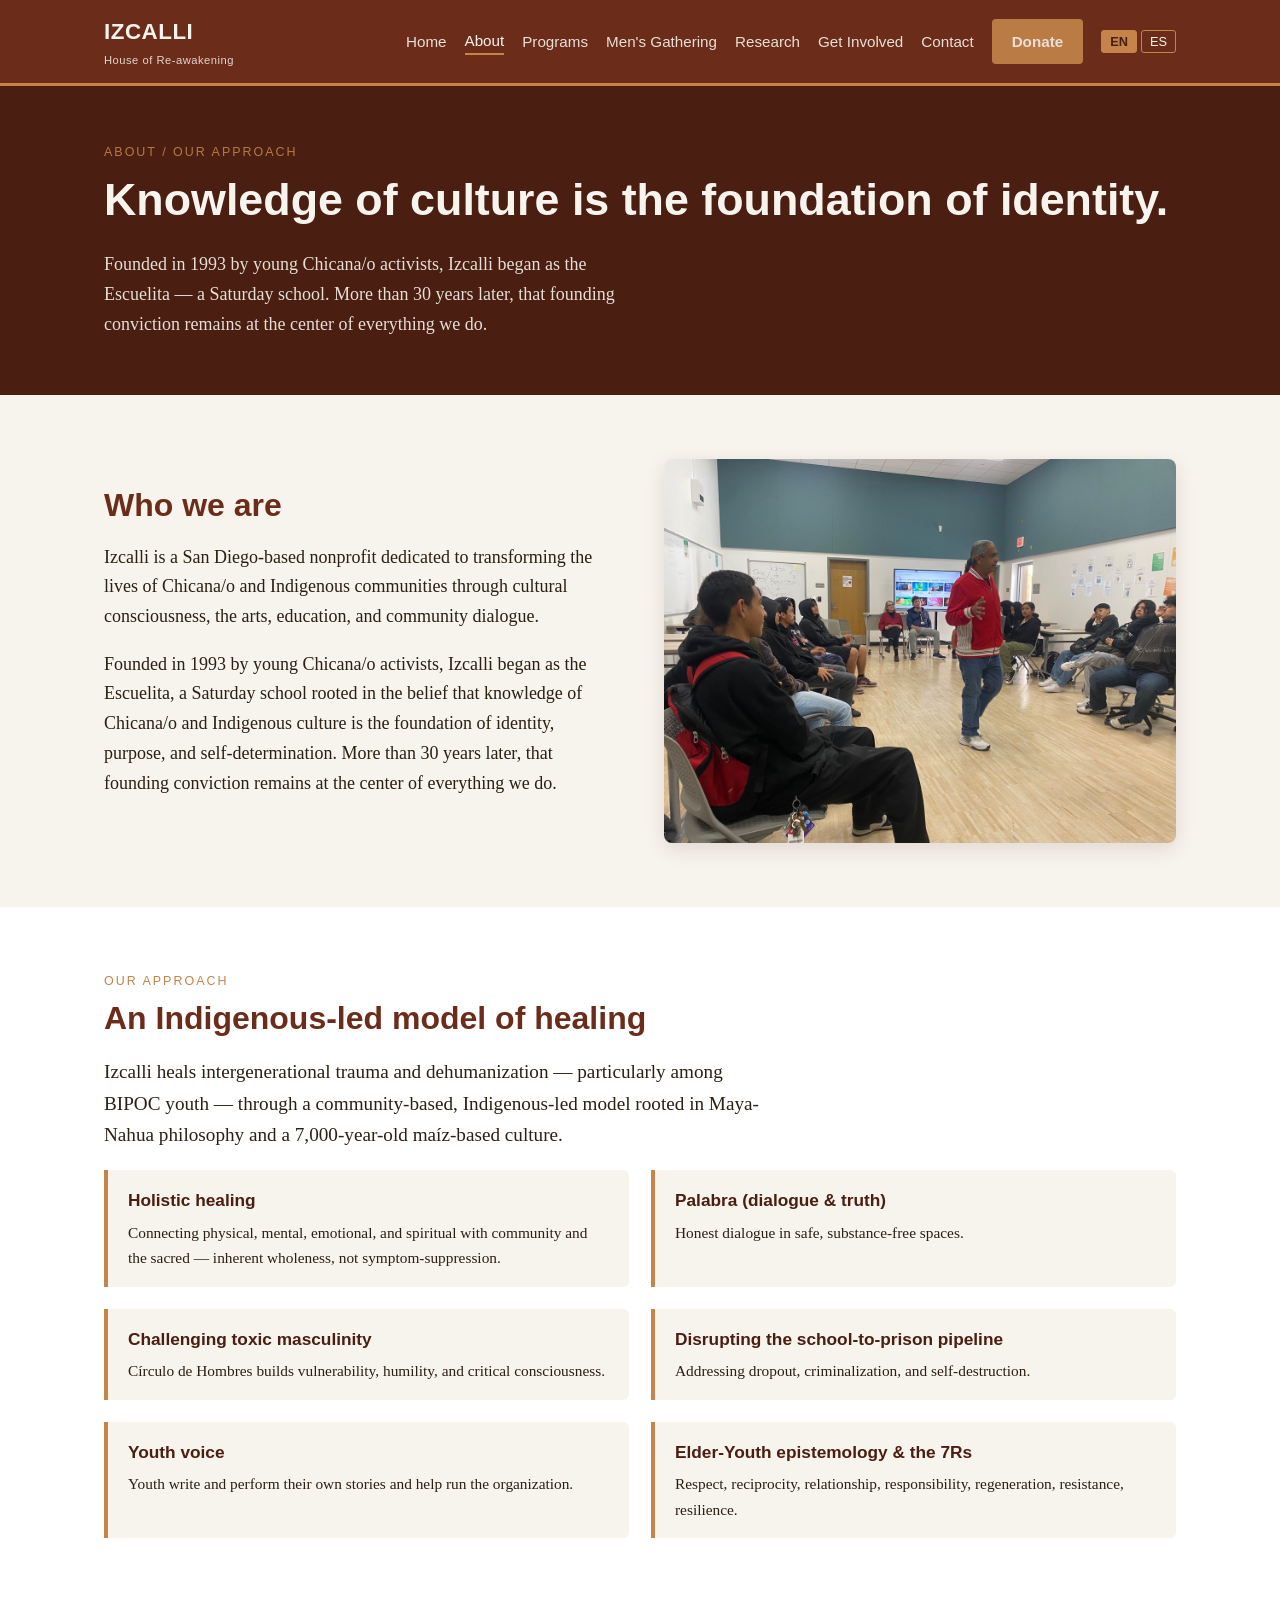
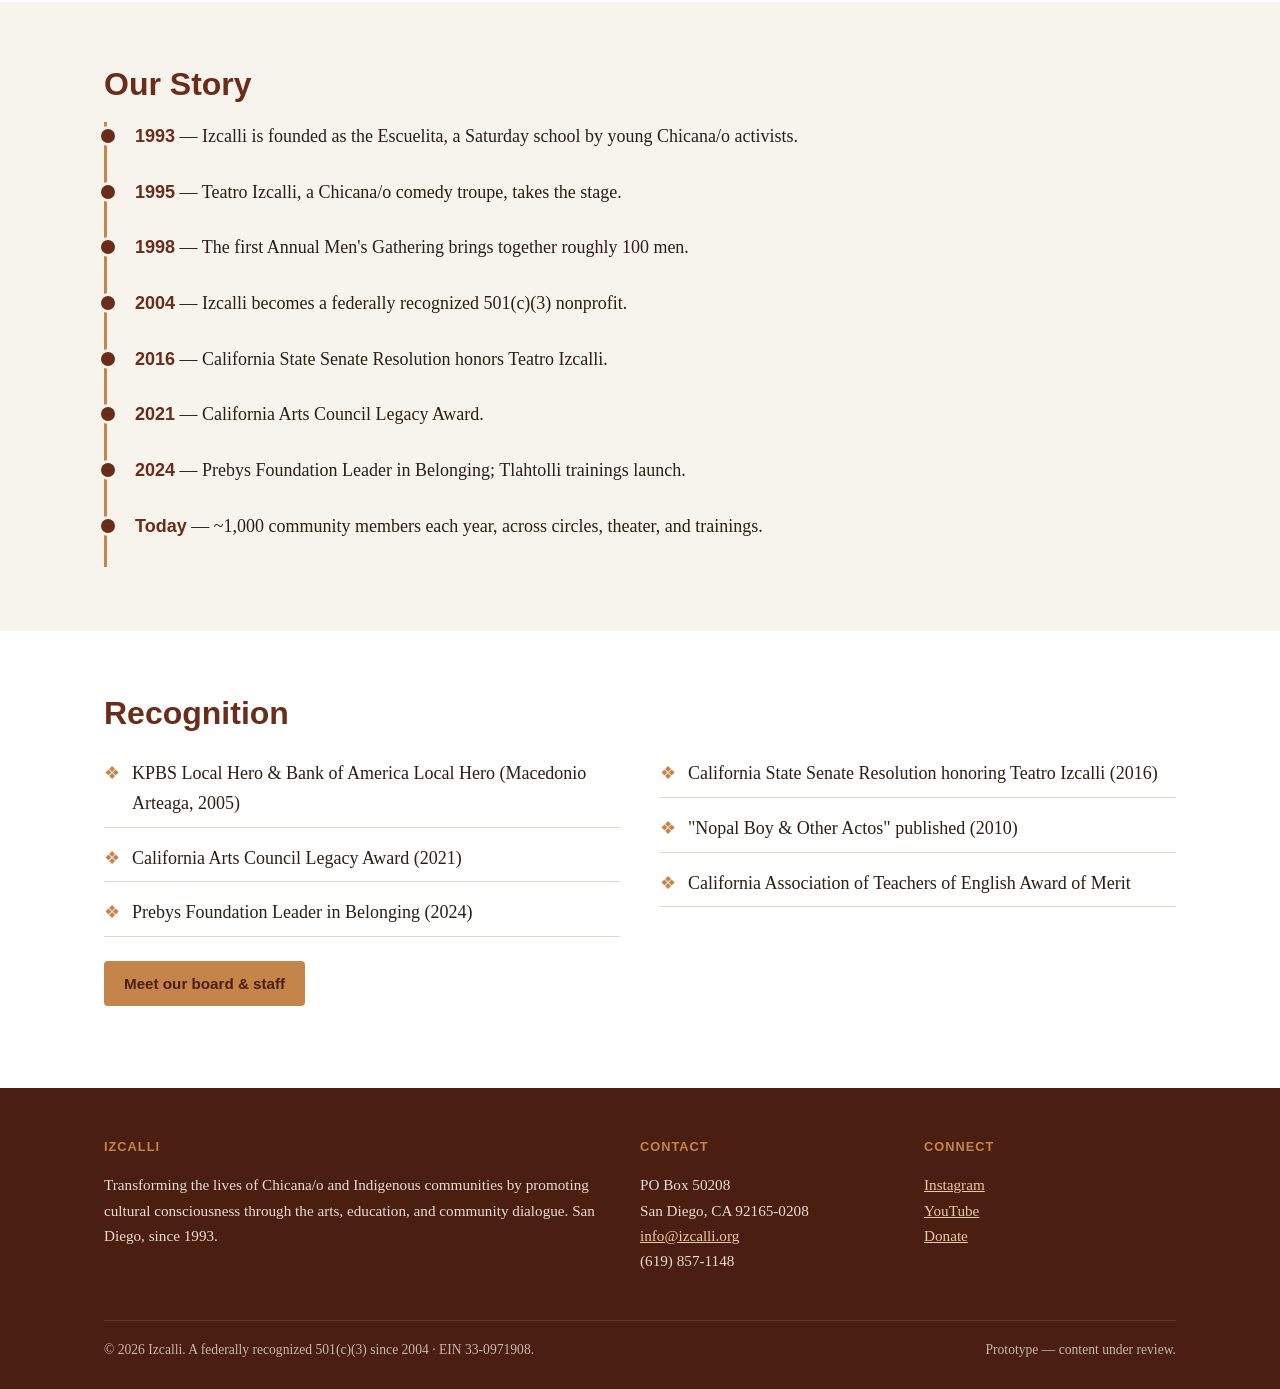
==== about.html @ 0451aa92 "Izcalli.org Phase 1 prototype (noindex preview)" ====
<!DOCTYPE html>
<html lang="en">
<head>
<meta charset="utf-8">
<meta name="viewport" content="width=device-width, initial-scale=1">
<meta name="robots" content="noindex, nofollow">
<title>About &middot; Izcalli</title>
<link rel="stylesheet" href="assets/style.css">
</head>
<body>
<header class="site-header"><div class="wrap">
  <a class="brand" href="index.html">IZCALLI<small>House of Re-awakening</small></a>
  <nav class="nav"><a href="index.html">Home</a><a href="about.html" class="active">About</a><a href="programs.html">Programs</a><a href="mens-gathering.html">Men's Gathering</a><a href="research.html">Research</a><a href="get-involved.html">Get Involved</a><a href="contact.html">Contact</a>
    <a class="btn" href="donate.html">Donate</a>
    <span class="lang"><button class="on" type="button">EN</button><button type="button" onclick="esNote()">ES</button></span>
  </nav>
</div></header>

<section class="pagehead"><div class="wrap">
  <p class="kicker">About / Our Approach</p>
  <h1>Knowledge of culture is the foundation of identity.</h1>
  <p>Founded in 1993 by young Chicana/o activists, Izcalli began as the Escuelita &mdash; a Saturday school. More than 30 years later, that founding conviction remains at the center of everything we do.</p>
</div></section>

<section class="section">
  <div class="wrap split">
    <div>
      <h2>Who we are</h2>
      <p>Izcalli is a San Diego-based nonprofit dedicated to transforming the lives of Chicana/o and Indigenous communities through cultural consciousness, the arts, education, and community dialogue.</p>
      <p>Founded in 1993 by young Chicana/o activists, Izcalli began as the Escuelita, a Saturday school rooted in the belief that knowledge of Chicana/o and Indigenous culture is the foundation of identity, purpose, and self-determination. More than 30 years later, that founding conviction remains at the center of everything we do.</p>
    </div>
    <img src="assets/img/approach-circle.jpg" alt="Macedonio Arteaga facilitating a community circle">
  </div>
</section>

<section class="section alt">
  <div class="wrap">
    <p class="kicker">Our Approach</p>
    <h2>An Indigenous-led model of healing</h2>
    <p class="lead" style="max-width:70ch">Izcalli heals intergenerational trauma and dehumanization &mdash; particularly among BIPOC youth &mdash; through a community-based, Indigenous-led model rooted in Maya-Nahua philosophy and a 7,000-year-old ma&iacute;z-based culture.</p>
    <div class="pillars">
      <div class="pillar"><h3>Holistic healing</h3><p>Connecting physical, mental, emotional, and spiritual with community and the sacred &mdash; inherent wholeness, not symptom-suppression.</p></div>
      <div class="pillar"><h3>Palabra (dialogue &amp; truth)</h3><p>Honest dialogue in safe, substance-free spaces.</p></div>
      <div class="pillar"><h3>Challenging toxic masculinity</h3><p>C&iacute;rculo de Hombres builds vulnerability, humility, and critical consciousness.</p></div>
      <div class="pillar"><h3>Disrupting the school-to-prison pipeline</h3><p>Addressing dropout, criminalization, and self-destruction.</p></div>
      <div class="pillar"><h3>Youth voice</h3><p>Youth write and perform their own stories and help run the organization.</p></div>
      <div class="pillar"><h3>Elder-Youth epistemology &amp; the 7Rs</h3><p>Respect, reciprocity, relationship, responsibility, regeneration, resistance, resilience.</p></div>
    </div>
  </div>
</section>

<section class="section">
  <div class="wrap">
    <h2>Our Story</h2>
    <ul class="timeline">
      <li><span class="yr">1993</span> &mdash; Izcalli is founded as the Escuelita, a Saturday school by young Chicana/o activists.</li>
      <li><span class="yr">1995</span> &mdash; Teatro Izcalli, a Chicana/o comedy troupe, takes the stage.</li>
      <li><span class="yr">1998</span> &mdash; The first Annual Men's Gathering brings together roughly 100 men.</li>
      <li><span class="yr">2004</span> &mdash; Izcalli becomes a federally recognized 501(c)(3) nonprofit.</li>
      <li><span class="yr">2016</span> &mdash; California State Senate Resolution honors Teatro Izcalli.</li>
      <li><span class="yr">2021</span> &mdash; California Arts Council Legacy Award.</li>
      <li><span class="yr">2024</span> &mdash; Prebys Foundation Leader in Belonging; Tlahtolli trainings launch.</li>
      <li><span class="yr">Today</span> &mdash; ~1,000 community members each year, across circles, theater, and trainings.</li>
    </ul>
  </div>
</section>

<section class="section alt">
  <div class="wrap">
    <h2>Recognition</h2>
    <ul class="recog clean">
      <li>KPBS Local Hero &amp; Bank of America Local Hero (Macedonio Arteaga, 2005)</li>
      <li>California Arts Council Legacy Award (2021)</li>
      <li>Prebys Foundation Leader in Belonging (2024)</li>
      <li>California State Senate Resolution honoring Teatro Izcalli (2016)</li>
      <li>"Nopal Boy &amp; Other Actos" published (2010)</li>
      <li>California Association of Teachers of English Award of Merit</li>
    </ul>
    <p style="margin-top:24px"><a class="btn" href="contact.html">Meet our board &amp; staff</a></p>
  </div>
</section>

<footer class="site-footer"><div class="wrap">
  <div class="grid">
    <div>
      <h4>Izcalli</h4>
      <p>Transforming the lives of Chicana/o and Indigenous communities by promoting cultural consciousness through the arts, education, and community dialogue. San Diego, since 1993.</p>
    </div>
    <div>
      <h4>Contact</h4>
      <p>PO Box 50208<br>San Diego, CA 92165-0208<br>
      <a href="mailto:info@izcalli.org">info@izcalli.org</a><br>(619) 857-1148</p>
    </div>
    <div>
      <h4>Connect</h4>
      <p><a href="https://www.instagram.com/teatroizcalli/">Instagram</a><br>
      <a href="https://www.youtube.com/@IzcalliOrg">YouTube</a><br>
      <a href="donate.html">Donate</a></p>
    </div>
  </div>
  <div class="bottom">
    <span>&copy; 2026 Izcalli. A federally recognized 501(c)(3) since 2004 &middot; EIN 33-0971908.</span>
    <span>Prototype &mdash; content under review.</span>
  </div>
</div></footer>
<script>function esNote(){alert("La versi\u00f3n en espa\u00f1ol est\u00e1 en camino. The Spanish version of this site is coming soon.");}</script>
</body>
</html>
---- assets/style.css ----
/* Izcalli.org — Phase 1 prototype stylesheet
   Earth-tone palette carried from the existing izcalli-history.html:
   cream #F7F3ED · ink #2C1F14 · maroon #6B2D1A · tan/ochre #C4844A */

:root{
  --cream:#F7F3ED;
  --ink:#2C1F14;
  --maroon:#6B2D1A;
  --maroon-dark:#4A1E11;
  --tan:#C4844A;
  --tan-soft:#E7C9A6;
  --line:#E0D5C5;
  --max:1120px;
}

*{box-sizing:border-box}
html{scroll-behavior:smooth}
body{
  margin:0;
  font-family:Georgia,'Times New Roman',serif;
  background:var(--cream);
  color:var(--ink);
  line-height:1.65;
  font-size:18px;
}
img{max-width:100%;display:block}
a{color:var(--maroon)}
h1,h2,h3,h4,.sans{font-family:'Helvetica Neue',Arial,sans-serif}
h2{font-size:2rem;color:var(--maroon);margin:0 0 .6em;line-height:1.15}
h3{font-size:1.25rem;color:var(--maroon-dark);margin:0 0 .4em}
.wrap{max-width:var(--max);margin:0 auto;padding:0 24px}
.section{padding:64px 0}
.section.alt{background:#fff}
.lead{font-size:1.2rem}
.center{text-align:center}
.muted{color:#6b5d4d;font-size:.95rem}

/* ---------- Header ---------- */
.site-header{
  position:sticky;top:0;z-index:50;
  background:var(--maroon);color:var(--cream);
  border-bottom:3px solid var(--tan);
}
.site-header .wrap{display:flex;align-items:center;gap:24px;
  padding-top:14px;padding-bottom:14px;flex-wrap:wrap}
.brand{font-family:'Helvetica Neue',Arial,sans-serif;font-weight:700;
  font-size:1.4rem;color:var(--cream);text-decoration:none;letter-spacing:.5px}
.brand small{display:block;font-weight:400;font-size:.7rem;opacity:.85;letter-spacing:.5px}
.nav{display:flex;gap:18px;flex-wrap:wrap;margin-left:auto;align-items:center}
.nav a{color:var(--cream);text-decoration:none;font-family:'Helvetica Neue',Arial,sans-serif;
  font-size:.95rem;opacity:.9}
.nav a:hover,.nav a.active{opacity:1;border-bottom:2px solid var(--tan)}
.btn{display:inline-block;background:var(--tan);color:var(--maroon-dark);
  text-decoration:none;font-family:'Helvetica Neue',Arial,sans-serif;font-weight:700;
  padding:10px 20px;border-radius:4px;border:none;cursor:pointer;font-size:.95rem}
.btn:hover{background:var(--tan-soft)}
.btn.ghost{background:transparent;border:2px solid var(--tan);color:var(--cream);padding:8px 16px}
.lang{display:flex;gap:4px;align-items:center;font-family:'Helvetica Neue',Arial,sans-serif;font-size:.8rem}
.lang button{background:transparent;border:1px solid var(--tan);color:var(--cream);
  border-radius:3px;padding:3px 8px;cursor:pointer;font-size:.8rem}
.lang button.on{background:var(--tan);color:var(--maroon-dark);font-weight:700}

/* ---------- Hero ---------- */
.hero{position:relative;color:#fff;text-align:center}
.hero img{width:100%;height:clamp(360px,60vh,620px);object-fit:cover;filter:brightness(.62)}
.hero .overlay{position:absolute;inset:0;display:flex;flex-direction:column;
  justify-content:center;align-items:center;padding:24px}
.hero h1{font-family:'Helvetica Neue',Arial,sans-serif;font-size:clamp(2rem,5vw,3.4rem);
  margin:0 0 .4em;max-width:14ch;text-shadow:0 2px 18px rgba(0,0,0,.55);line-height:1.1}
.hero p{font-size:clamp(1.05rem,2.4vw,1.4rem);max-width:60ch;
  text-shadow:0 2px 14px rgba(0,0,0,.6);margin:0 0 1.4em}
.hero .cta-row{display:flex;gap:14px;flex-wrap:wrap;justify-content:center}

.pagehead{background:var(--maroon-dark);color:var(--cream);padding:56px 0}
.pagehead h1{font-family:'Helvetica Neue',Arial,sans-serif;font-size:clamp(1.9rem,4vw,2.8rem);margin:0 0 .3em}
.pagehead p{margin:0;opacity:.9;max-width:60ch}
.kicker{font-family:'Helvetica Neue',Arial,sans-serif;text-transform:uppercase;
  letter-spacing:2px;font-size:.78rem;color:var(--tan);margin:0 0 8px}

/* ---------- Cards ---------- */
.grid{display:grid;gap:24px}
.cols-2{grid-template-columns:repeat(2,1fr)}
.cols-3{grid-template-columns:repeat(3,1fr)}
.cols-4{grid-template-columns:repeat(4,1fr)}
.card{background:#fff;border:1px solid var(--line);border-radius:8px;overflow:hidden;
  box-shadow:0 2px 10px rgba(74,30,17,.06);display:flex;flex-direction:column}
.card img{height:190px;object-fit:cover;width:100%}
.card .body{padding:20px}
.card h3{margin-top:0}
.card p{margin:0;font-size:.98rem}

.split{display:grid;grid-template-columns:1fr 1fr;gap:48px;align-items:center}
.split img{border-radius:8px;box-shadow:0 6px 20px rgba(74,30,17,.12)}

/* impact band */
.impact{background:var(--maroon);color:var(--cream);text-align:center}
.impact .grid{grid-template-columns:repeat(3,1fr)}
.stat{padding:8px}
.stat .num{font-family:'Helvetica Neue',Arial,sans-serif;font-size:2.6rem;font-weight:700;color:var(--tan-soft);line-height:1}
.stat .lbl{font-size:1rem;opacity:.92;margin-top:6px}

/* pillars / lists */
.pillars{display:grid;grid-template-columns:repeat(2,1fr);gap:22px;margin-top:8px}
.pillar{background:var(--cream);border-left:4px solid var(--tan);padding:16px 20px;border-radius:0 6px 6px 0}
.pillar h3{margin:0 0 .3em;font-size:1.08rem}
.pillar p{margin:0;font-size:.96rem}

blockquote{margin:0;padding:18px 26px;border-left:5px solid var(--tan);
  background:#fff;font-style:italic;color:var(--maroon-dark);font-size:1.15rem;border-radius:0 8px 8px 0}

.timeline{list-style:none;padding:0;margin:0;border-left:3px solid var(--tan);max-width:760px}
.timeline li{position:relative;padding:0 0 26px 28px}
.timeline li::before{content:"";position:absolute;left:-9px;top:4px;width:14px;height:14px;
  background:var(--maroon);border:3px solid var(--cream);border-radius:50%}
.timeline .yr{font-family:'Helvetica Neue',Arial,sans-serif;font-weight:700;color:var(--maroon)}

.calloutbox{background:var(--tan-soft);border-radius:8px;padding:28px 32px;text-align:center}
.note{background:#fff7ec;border:1px dashed var(--tan);border-radius:6px;padding:12px 16px;
  font-size:.9rem;color:#7a5a32}

.recog{columns:2;column-gap:40px}
.recog li{margin-bottom:8px;break-inside:avoid}
@media(max-width:760px){.recog{columns:1}}

ul.clean{list-style:none;padding:0}
ul.clean li{padding:8px 0 8px 28px;position:relative;border-bottom:1px solid var(--line)}
ul.clean li::before{content:"❖";position:absolute;left:0;color:var(--tan)}

/* ---------- Footer ---------- */
.site-footer{background:var(--maroon-dark);color:#e9ddcd;padding:48px 0 28px;font-size:.95rem}
.site-footer a{color:var(--tan-soft)}
.site-footer .grid{grid-template-columns:2fr 1fr 1fr;gap:32px}
.site-footer h4{font-family:'Helvetica Neue',Arial,sans-serif;color:var(--tan);
  text-transform:uppercase;letter-spacing:1px;font-size:.8rem;margin:0 0 12px}
.site-footer .bottom{border-top:1px solid rgba(255,255,255,.15);margin-top:32px;
  padding-top:18px;display:flex;justify-content:space-between;flex-wrap:wrap;gap:8px;opacity:.8;font-size:.85rem}

/* responsive */
@media(max-width:880px){
  .cols-3,.cols-4{grid-template-columns:repeat(2,1fr)}
  .split,.pillars,.impact .grid,.site-footer .grid{grid-template-columns:1fr}
  .nav{width:100%;margin-left:0}
}
@media(max-width:520px){
  .cols-2,.cols-3,.cols-4,.impact .grid{grid-template-columns:1fr}
}
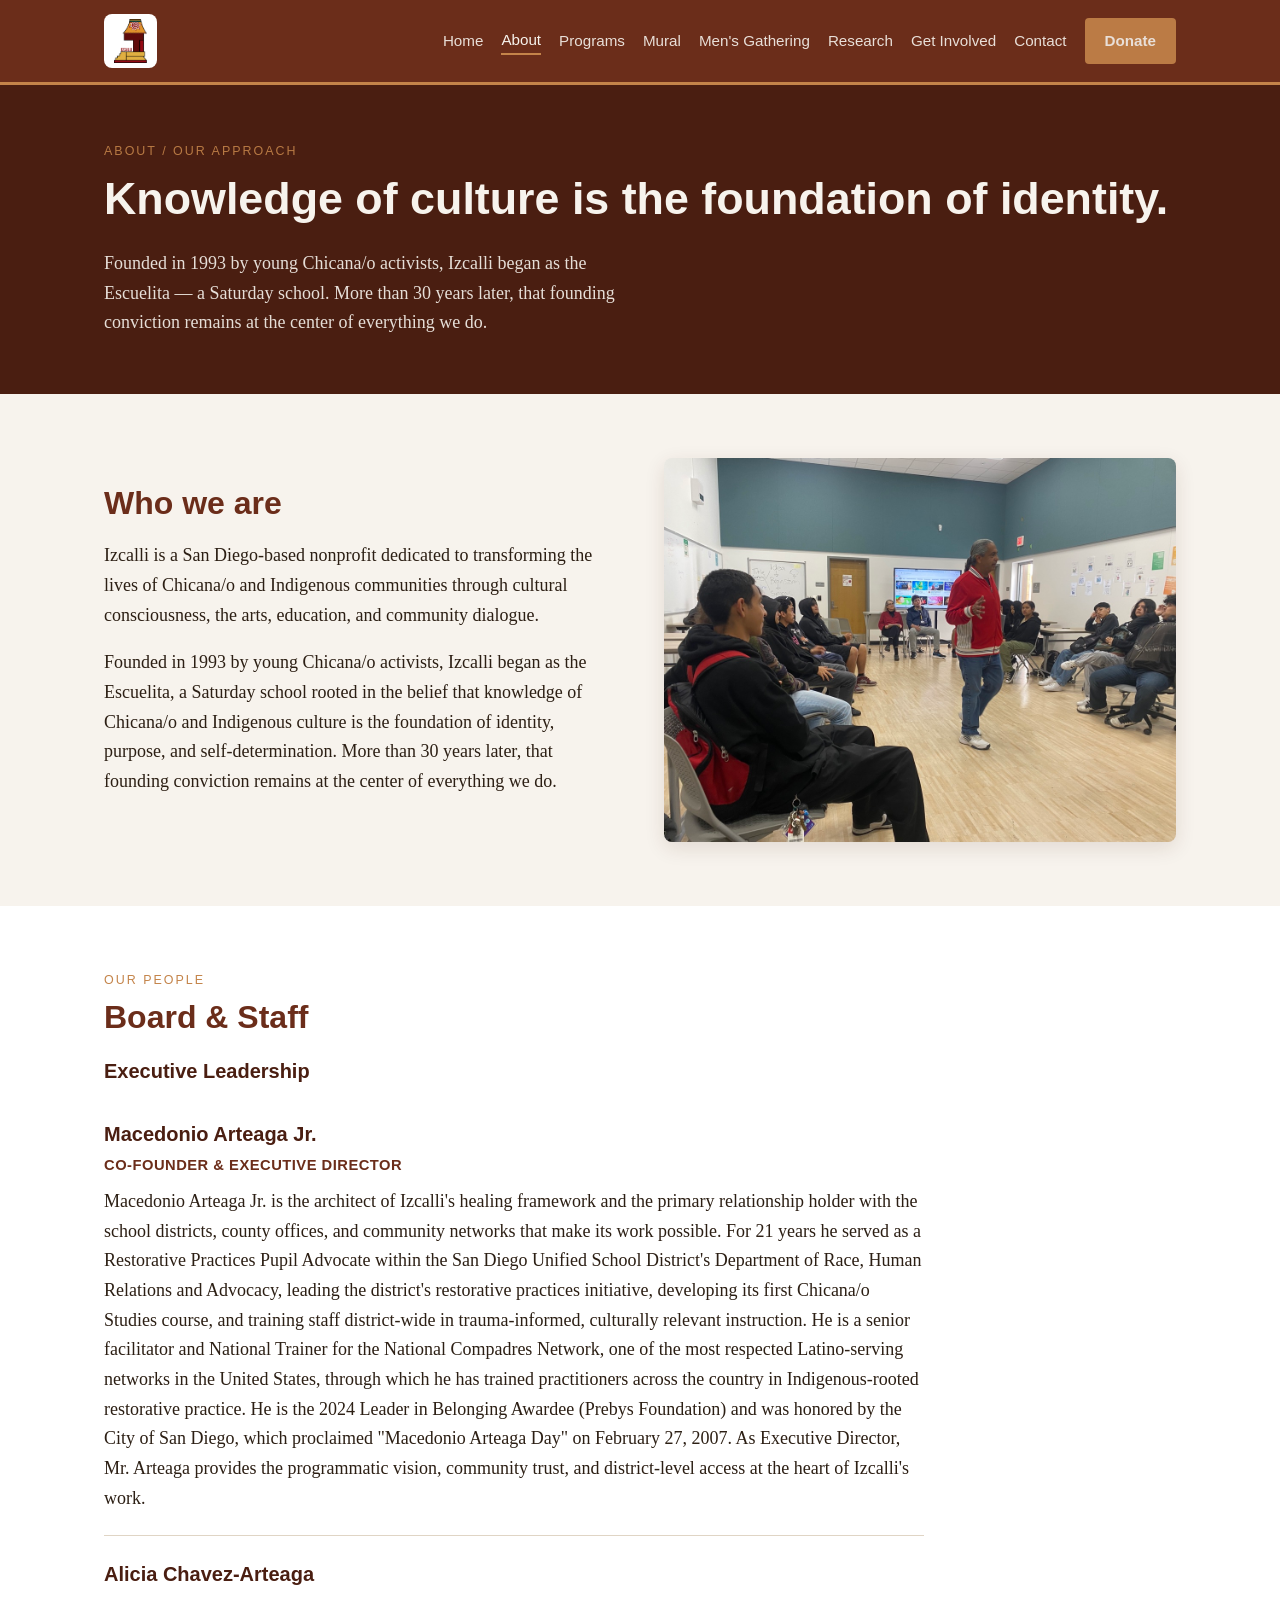
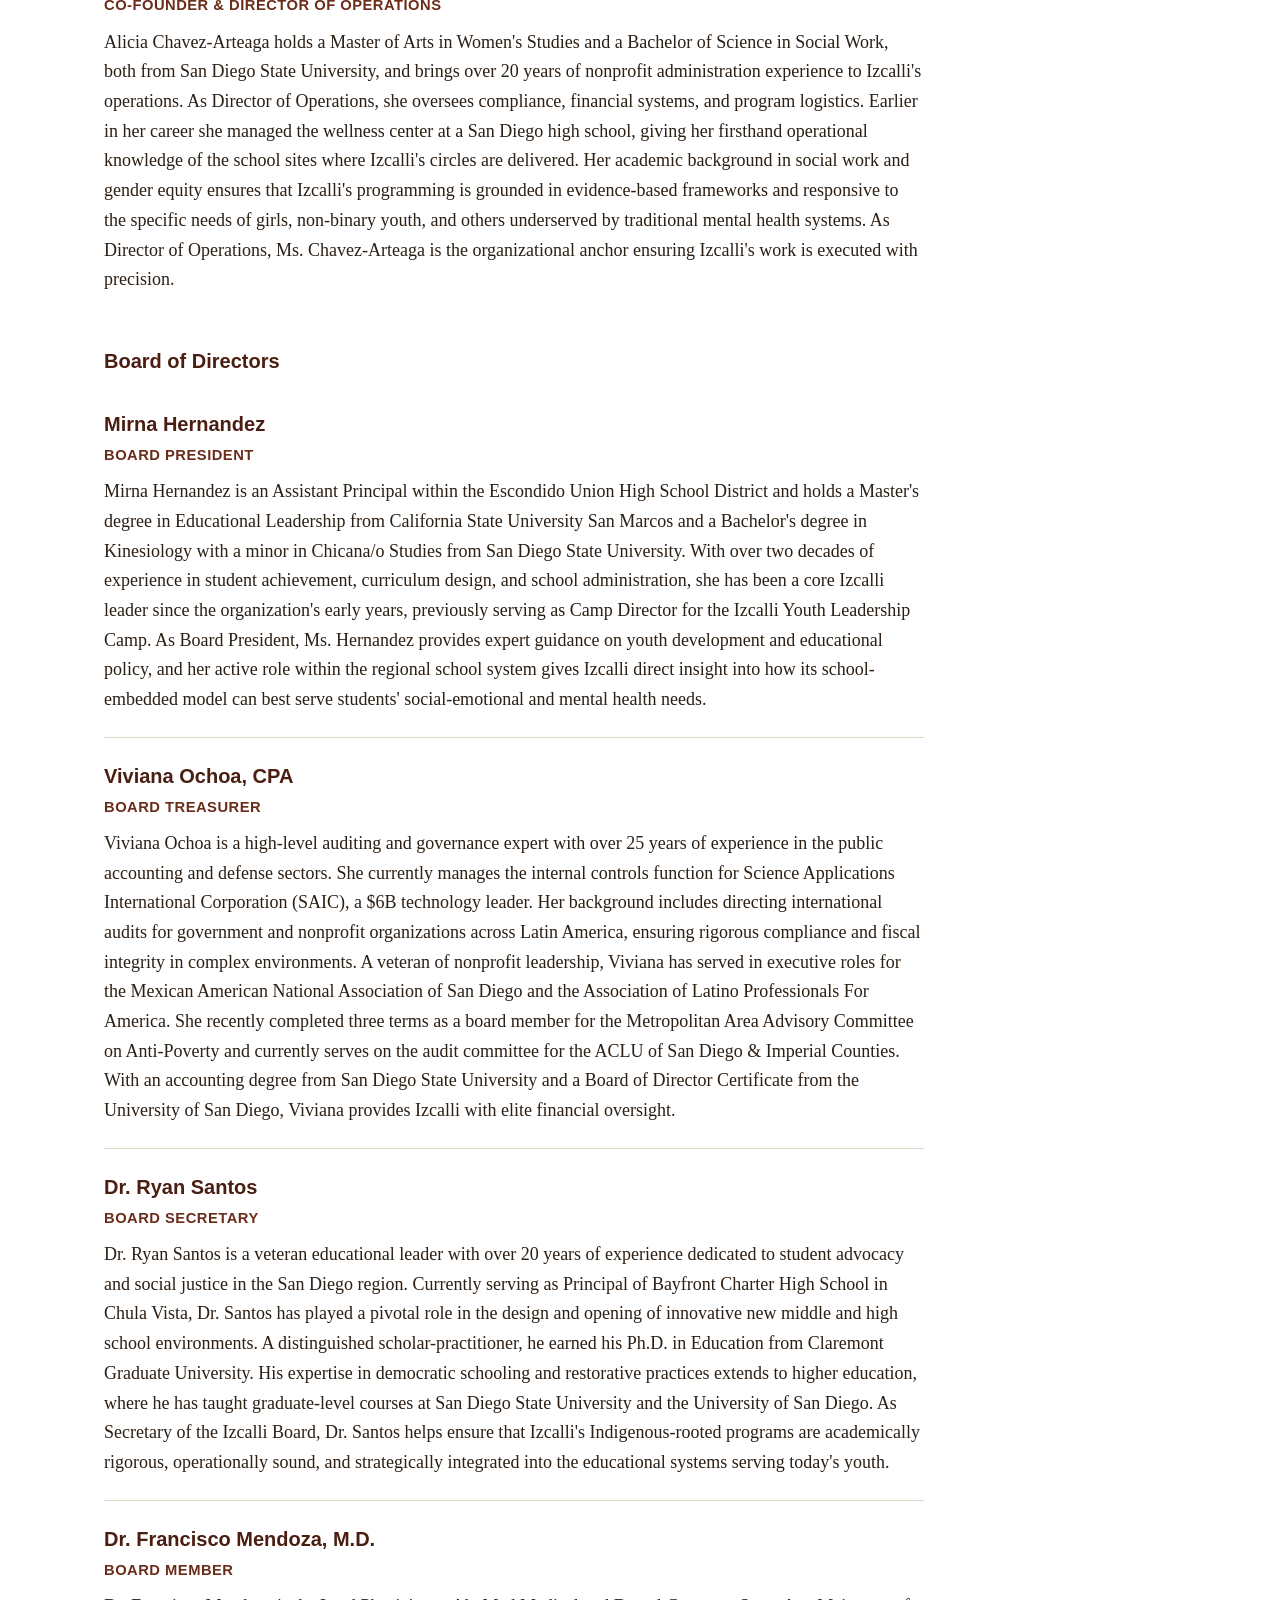
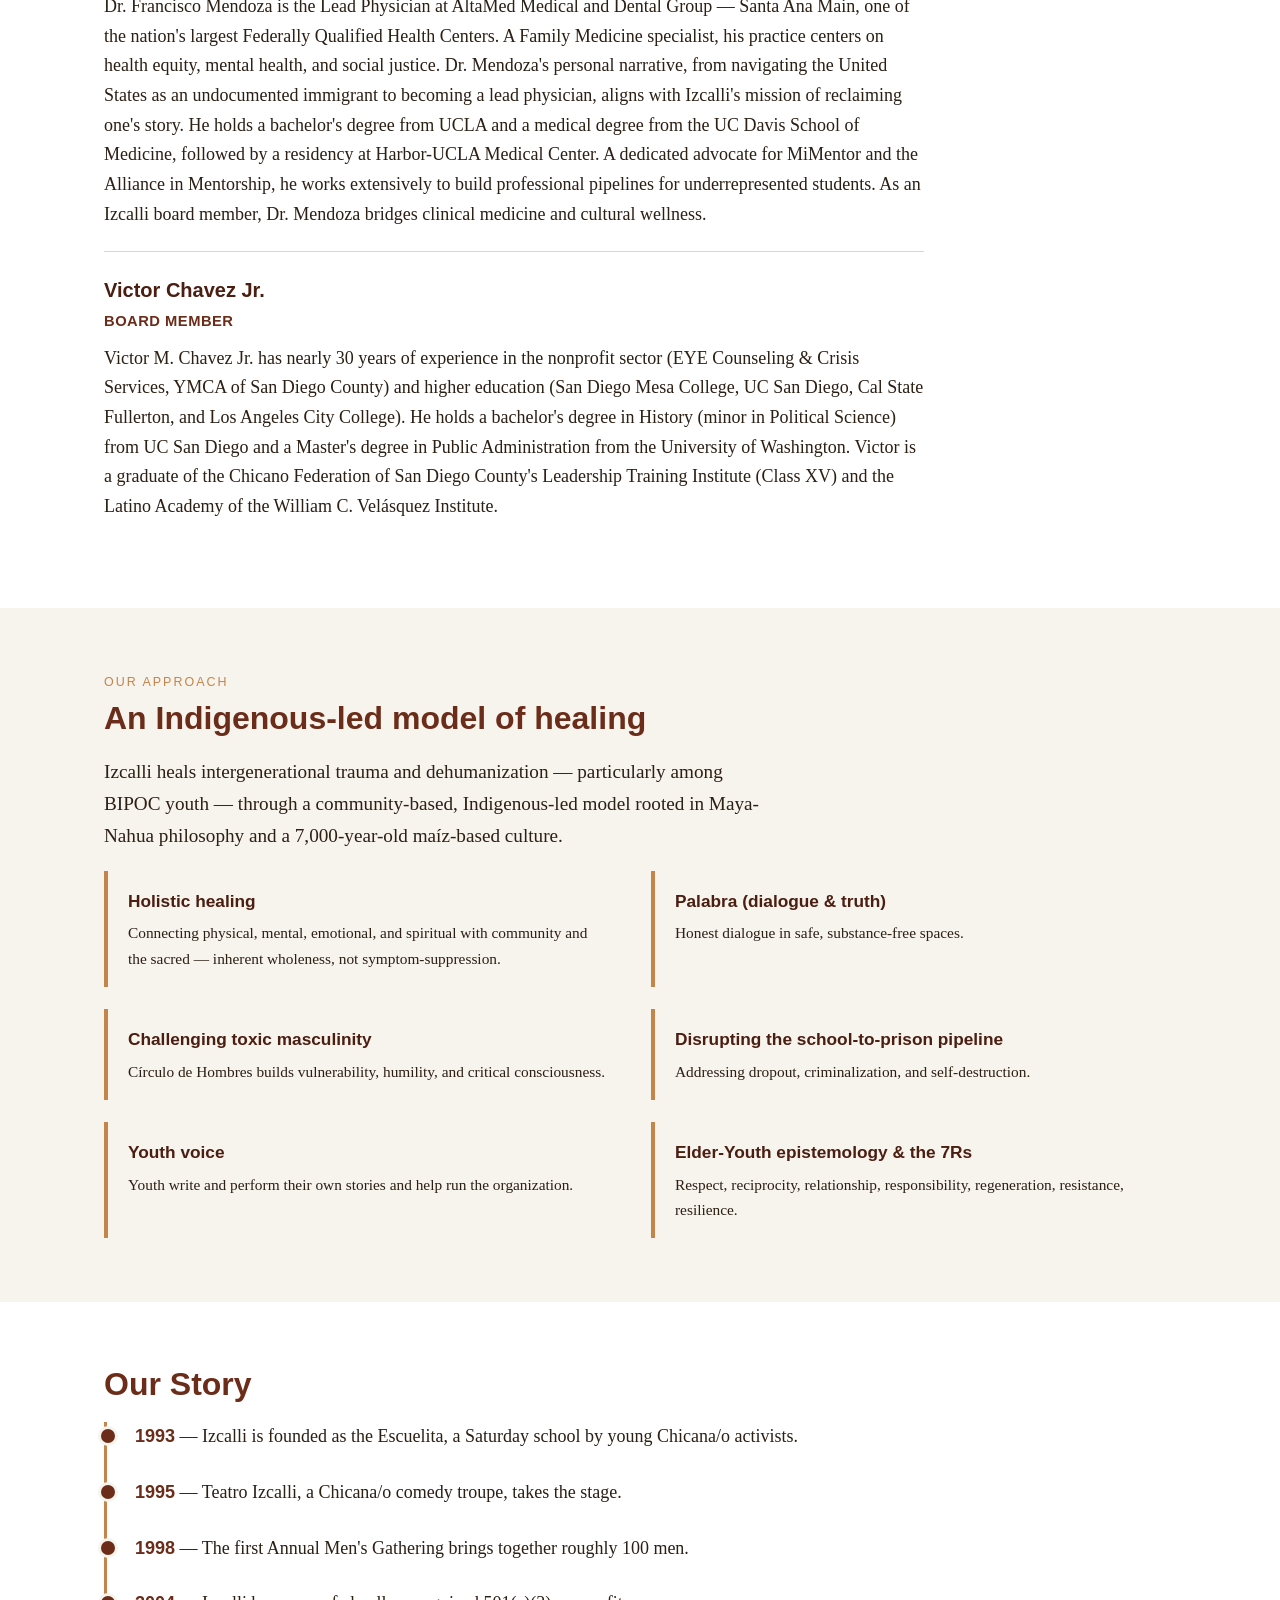
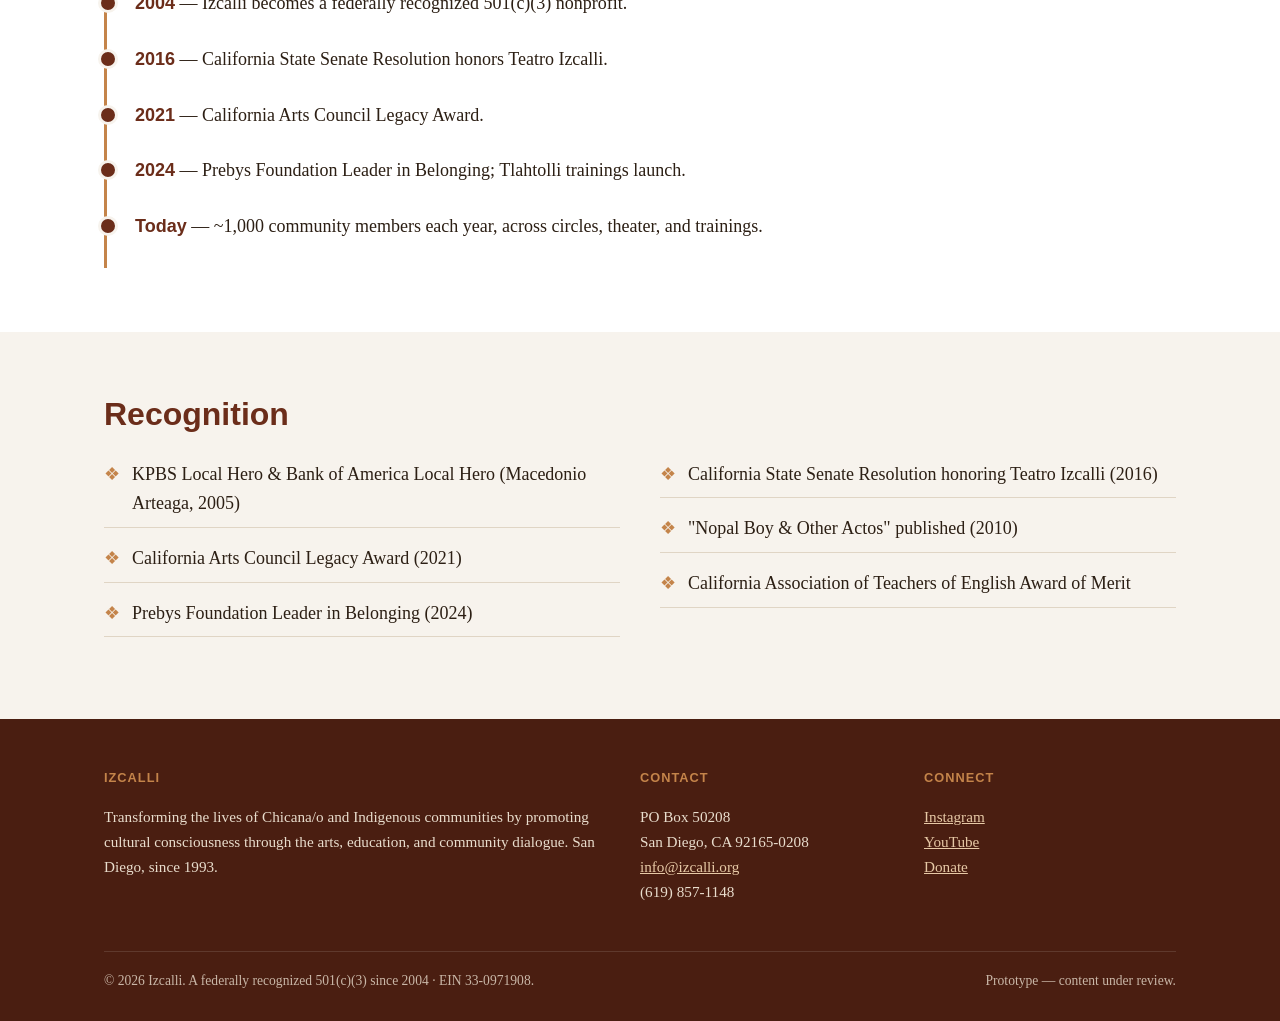
==== commit bdbfe654: "Site edits: logo, Mural page, Restorative Theater, full board bios, research stats; remove EN/ES tog" ====
--- a/about.html
+++ b/about.html
@@ -9,10 +9,9 @@
 </head>
 <body>
 <header class="site-header"><div class="wrap">
-  <a class="brand" href="index.html">IZCALLI<small>House of Re-awakening</small></a>
-  <nav class="nav"><a href="index.html">Home</a><a href="about.html" class="active">About</a><a href="programs.html">Programs</a><a href="mens-gathering.html">Men's Gathering</a><a href="research.html">Research</a><a href="get-involved.html">Get Involved</a><a href="contact.html">Contact</a>
+  <a class="brand" href="index.html"><img src="assets/img/logo.png" alt="Izcalli"></a>
+  <nav class="nav"><a href="index.html">Home</a><a href="about.html" class="active">About</a><a href="programs.html">Programs</a><a href="mural.html">Mural</a><a href="mens-gathering.html">Men's Gathering</a><a href="research.html">Research</a><a href="get-involved.html">Get Involved</a><a href="contact.html">Contact</a>
     <a class="btn" href="donate.html">Donate</a>
-    <span class="lang"><button class="on" type="button">EN</button><button type="button" onclick="esNote()">ES</button></span>
   </nav>
 </div></header>
 
@@ -35,6 +34,54 @@
 
 <section class="section alt">
   <div class="wrap">
+    <p class="kicker">Our People</p>
+    <h2>Board &amp; Staff</h2>
+    <h3 style="margin-top:18px">Executive Leadership</h3>
+    <div class="bios">
+      <div class="bio">
+        <h3>Macedonio Arteaga Jr.</h3>
+        <p class="role">Co-Founder &amp; Executive Director</p>
+        <p>Macedonio Arteaga Jr. is the architect of Izcalli's healing framework and the primary relationship holder with the school districts, county offices, and community networks that make its work possible. For 21 years he served as a Restorative Practices Pupil Advocate within the San Diego Unified School District's Department of Race, Human Relations and Advocacy, leading the district's restorative practices initiative, developing its first Chicana/o Studies course, and training staff district-wide in trauma-informed, culturally relevant instruction. He is a senior facilitator and National Trainer for the National Compadres Network, one of the most respected Latino-serving networks in the United States, through which he has trained practitioners across the country in Indigenous-rooted restorative practice. He is the 2024 Leader in Belonging Awardee (Prebys Foundation) and was honored by the City of San Diego, which proclaimed "Macedonio Arteaga Day" on February 27, 2007. As Executive Director, Mr. Arteaga provides the programmatic vision, community trust, and district-level access at the heart of Izcalli's work.</p>
+      </div>
+      <div class="bio">
+        <h3>Alicia Chavez-Arteaga</h3>
+        <p class="role">Co-Founder &amp; Director of Operations</p>
+        <p>Alicia Chavez-Arteaga holds a Master of Arts in Women's Studies and a Bachelor of Science in Social Work, both from San Diego State University, and brings over 20 years of nonprofit administration experience to Izcalli's operations. As Director of Operations, she oversees compliance, financial systems, and program logistics. Earlier in her career she managed the wellness center at a San Diego high school, giving her firsthand operational knowledge of the school sites where Izcalli's circles are delivered. Her academic background in social work and gender equity ensures that Izcalli's programming is grounded in evidence-based frameworks and responsive to the specific needs of girls, non-binary youth, and others underserved by traditional mental health systems. As Director of Operations, Ms. Chavez-Arteaga is the organizational anchor ensuring Izcalli's work is executed with precision.</p>
+      </div>
+    </div>
+    <h3 style="margin-top:28px">Board of Directors</h3>
+    <div class="bios">
+      <div class="bio">
+        <h3>Mirna Hernandez</h3>
+        <p class="role">Board President</p>
+        <p>Mirna Hernandez is an Assistant Principal within the Escondido Union High School District and holds a Master's degree in Educational Leadership from California State University San Marcos and a Bachelor's degree in Kinesiology with a minor in Chicana/o Studies from San Diego State University. With over two decades of experience in student achievement, curriculum design, and school administration, she has been a core Izcalli leader since the organization's early years, previously serving as Camp Director for the Izcalli Youth Leadership Camp. As Board President, Ms. Hernandez provides expert guidance on youth development and educational policy, and her active role within the regional school system gives Izcalli direct insight into how its school-embedded model can best serve students' social-emotional and mental health needs.</p>
+      </div>
+      <div class="bio">
+        <h3>Viviana Ochoa, CPA</h3>
+        <p class="role">Board Treasurer</p>
+        <p>Viviana Ochoa is a high-level auditing and governance expert with over 25 years of experience in the public accounting and defense sectors. She currently manages the internal controls function for Science Applications International Corporation (SAIC), a $6B technology leader. Her background includes directing international audits for government and nonprofit organizations across Latin America, ensuring rigorous compliance and fiscal integrity in complex environments. A veteran of nonprofit leadership, Viviana has served in executive roles for the Mexican American National Association of San Diego and the Association of Latino Professionals For America. She recently completed three terms as a board member for the Metropolitan Area Advisory Committee on Anti-Poverty and currently serves on the audit committee for the ACLU of San Diego &amp; Imperial Counties. With an accounting degree from San Diego State University and a Board of Director Certificate from the University of San Diego, Viviana provides Izcalli with elite financial oversight.</p>
+      </div>
+      <div class="bio">
+        <h3>Dr. Ryan Santos</h3>
+        <p class="role">Board Secretary</p>
+        <p>Dr. Ryan Santos is a veteran educational leader with over 20 years of experience dedicated to student advocacy and social justice in the San Diego region. Currently serving as Principal of Bayfront Charter High School in Chula Vista, Dr. Santos has played a pivotal role in the design and opening of innovative new middle and high school environments. A distinguished scholar-practitioner, he earned his Ph.D. in Education from Claremont Graduate University. His expertise in democratic schooling and restorative practices extends to higher education, where he has taught graduate-level courses at San Diego State University and the University of San Diego. As Secretary of the Izcalli Board, Dr. Santos helps ensure that Izcalli's Indigenous-rooted programs are academically rigorous, operationally sound, and strategically integrated into the educational systems serving today's youth.</p>
+      </div>
+      <div class="bio">
+        <h3>Dr. Francisco Mendoza, M.D.</h3>
+        <p class="role">Board Member</p>
+        <p>Dr. Francisco Mendoza is the Lead Physician at AltaMed Medical and Dental Group &mdash; Santa Ana Main, one of the nation's largest Federally Qualified Health Centers. A Family Medicine specialist, his practice centers on health equity, mental health, and social justice. Dr. Mendoza's personal narrative, from navigating the United States as an undocumented immigrant to becoming a lead physician, aligns with Izcalli's mission of reclaiming one's story. He holds a bachelor's degree from UCLA and a medical degree from the UC Davis School of Medicine, followed by a residency at Harbor-UCLA Medical Center. A dedicated advocate for MiMentor and the Alliance in Mentorship, he works extensively to build professional pipelines for underrepresented students. As an Izcalli board member, Dr. Mendoza bridges clinical medicine and cultural wellness.</p>
+      </div>
+      <div class="bio">
+        <h3>Victor Chavez Jr.</h3>
+        <p class="role">Board Member</p>
+        <p>Victor M. Chavez Jr. has nearly 30 years of experience in the nonprofit sector (EYE Counseling &amp; Crisis Services, YMCA of San Diego County) and higher education (San Diego Mesa College, UC San Diego, Cal State Fullerton, and Los Angeles City College). He holds a bachelor's degree in History (minor in Political Science) from UC San Diego and a Master's degree in Public Administration from the University of Washington. Victor is a graduate of the Chicano Federation of San Diego County's Leadership Training Institute (Class XV) and the Latino Academy of the William C. Vel&aacute;squez Institute.</p>
+      </div>
+    </div>
+  </div>
+</section>
+
+<section class="section">
+  <div class="wrap">
     <p class="kicker">Our Approach</p>
     <h2>An Indigenous-led model of healing</h2>
     <p class="lead" style="max-width:70ch">Izcalli heals intergenerational trauma and dehumanization &mdash; particularly among BIPOC youth &mdash; through a community-based, Indigenous-led model rooted in Maya-Nahua philosophy and a 7,000-year-old ma&iacute;z-based culture.</p>
@@ -49,7 +96,7 @@
   </div>
 </section>
 
-<section class="section">
+<section class="section alt">
   <div class="wrap">
     <h2>Our Story</h2>
     <ul class="timeline">
@@ -65,7 +112,7 @@
   </div>
 </section>
 
-<section class="section alt">
+<section class="section">
   <div class="wrap">
     <h2>Recognition</h2>
     <ul class="recog clean">
@@ -76,7 +123,6 @@
       <li>"Nopal Boy &amp; Other Actos" published (2010)</li>
       <li>California Association of Teachers of English Award of Merit</li>
     </ul>
-    <p style="margin-top:24px"><a class="btn" href="contact.html">Meet our board &amp; staff</a></p>
   </div>
 </section>
 
@@ -103,6 +149,5 @@
     <span>Prototype &mdash; content under review.</span>
   </div>
 </div></footer>
-<script>function esNote(){alert("La versi\u00f3n en espa\u00f1ol est\u00e1 en camino. The Spanish version of this site is coming soon.");}</script>
 </body>
 </html>
--- a/assets/style.css
+++ b/assets/style.css
@@ -144,3 +144,21 @@
 @media(max-width:520px){
   .cols-2,.cols-3,.cols-4,.impact .grid{grid-template-columns:1fr}
 }
+
+/* ---------- Logo / bios / gallery (added 2026-06-14) ---------- */
+.brand img{height:54px;width:auto;display:block;background:#fff;
+  padding:5px 10px;border-radius:8px}
+
+.bios{max-width:820px}
+.bio{padding:22px 0;border-bottom:1px solid var(--line)}
+.bio:last-child{border-bottom:none}
+.bio h3{margin:0 0 2px}
+.bio .role{font-family:'Helvetica Neue',Arial,sans-serif;font-weight:700;
+  color:var(--maroon);font-size:.92rem;margin:0 0 10px;text-transform:uppercase;letter-spacing:.5px}
+.bio p{margin:0}
+
+.gallery{display:grid;grid-template-columns:repeat(3,1fr);gap:14px;margin-top:26px}
+.gallery figure{margin:0}
+.gallery img{width:100%;height:240px;object-fit:cover;border-radius:8px;display:block}
+.gallery figcaption{font-size:.85rem;color:var(--muted,#7a5a32);margin-top:6px}
+@media(max-width:760px){.gallery{grid-template-columns:1fr}}
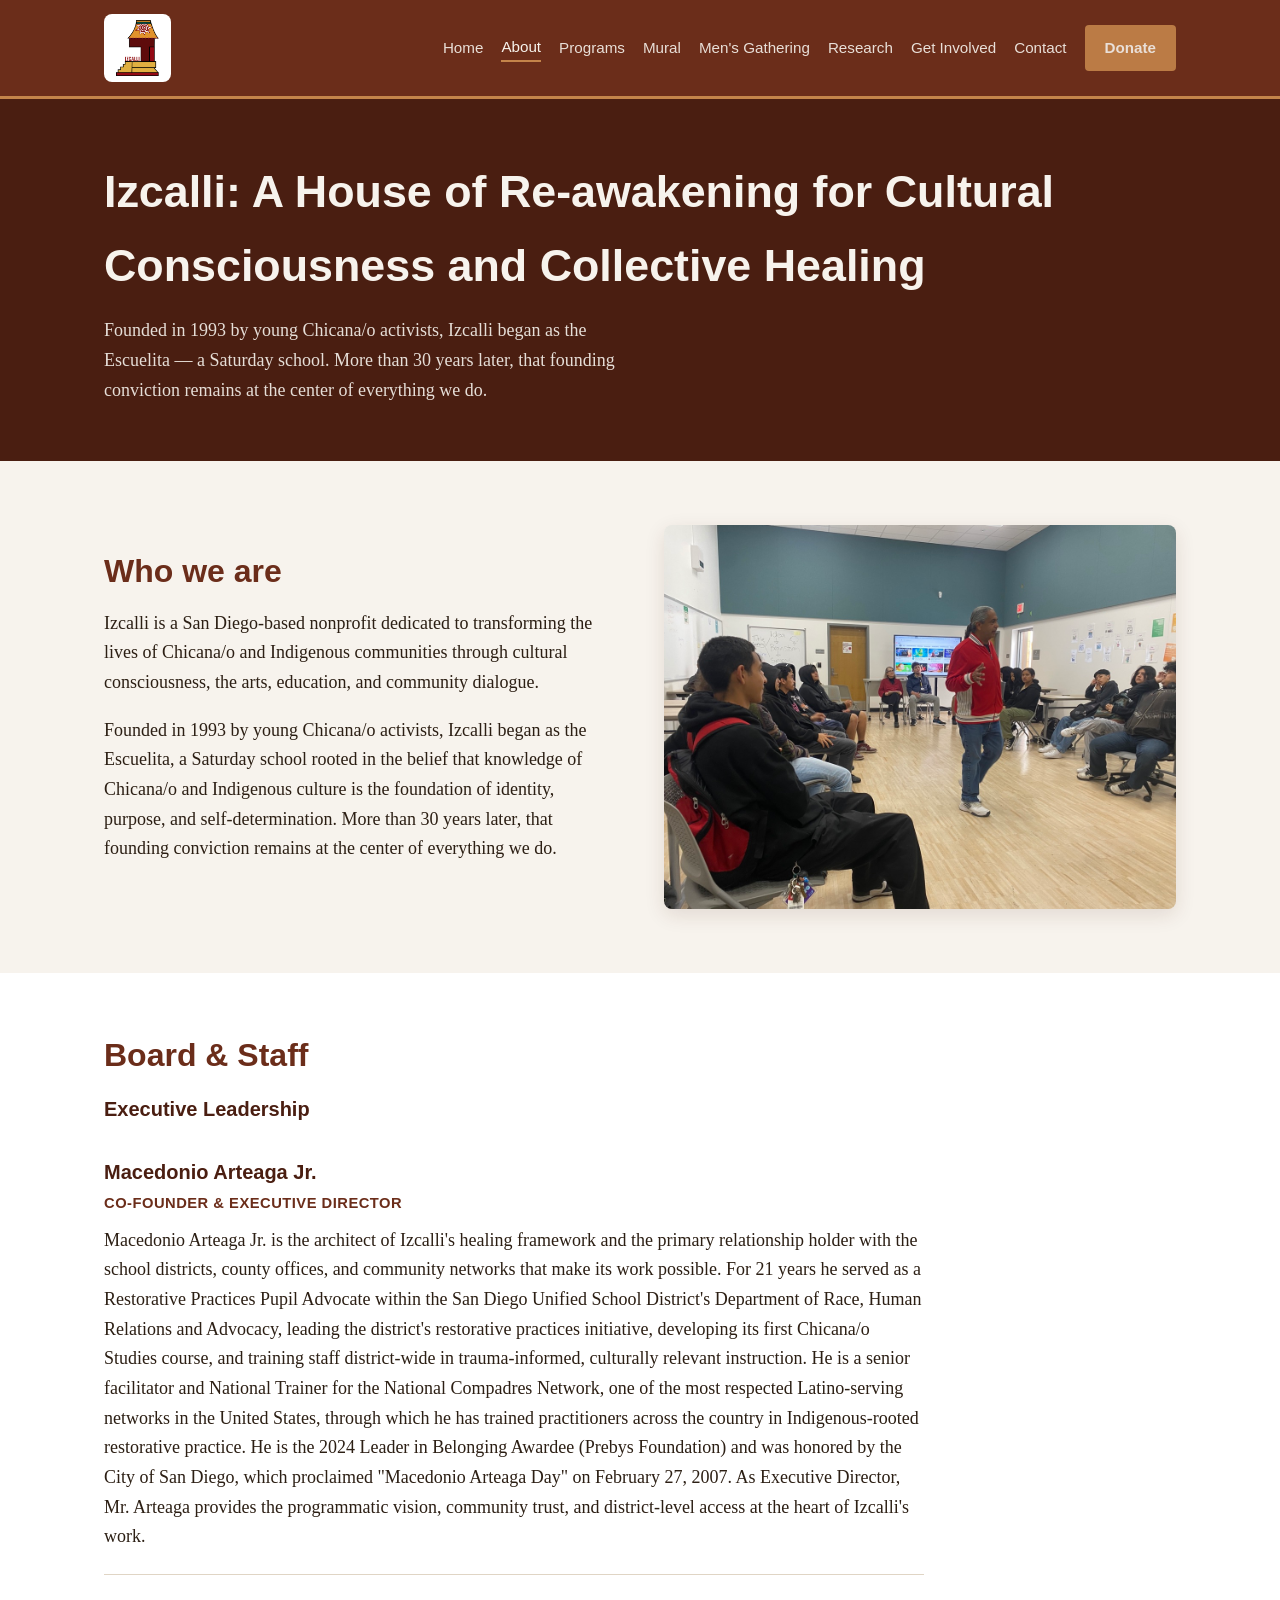
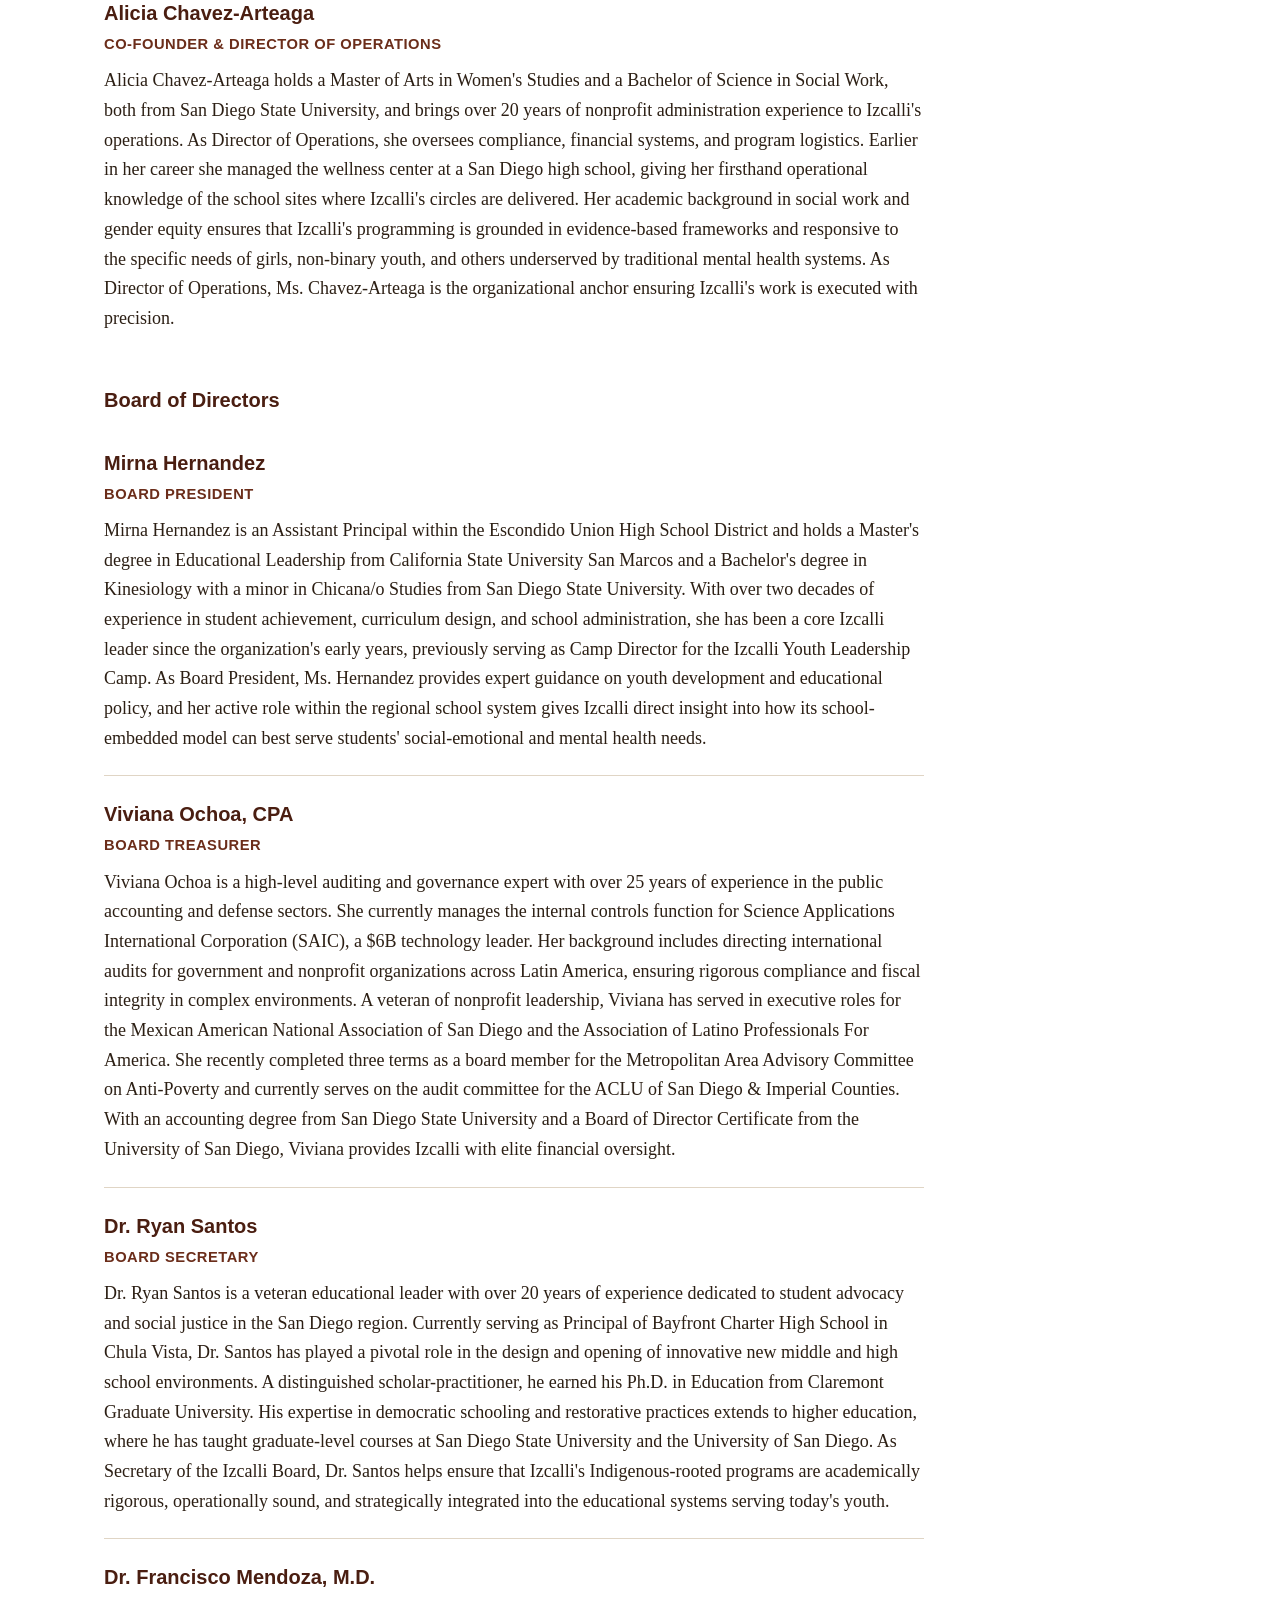
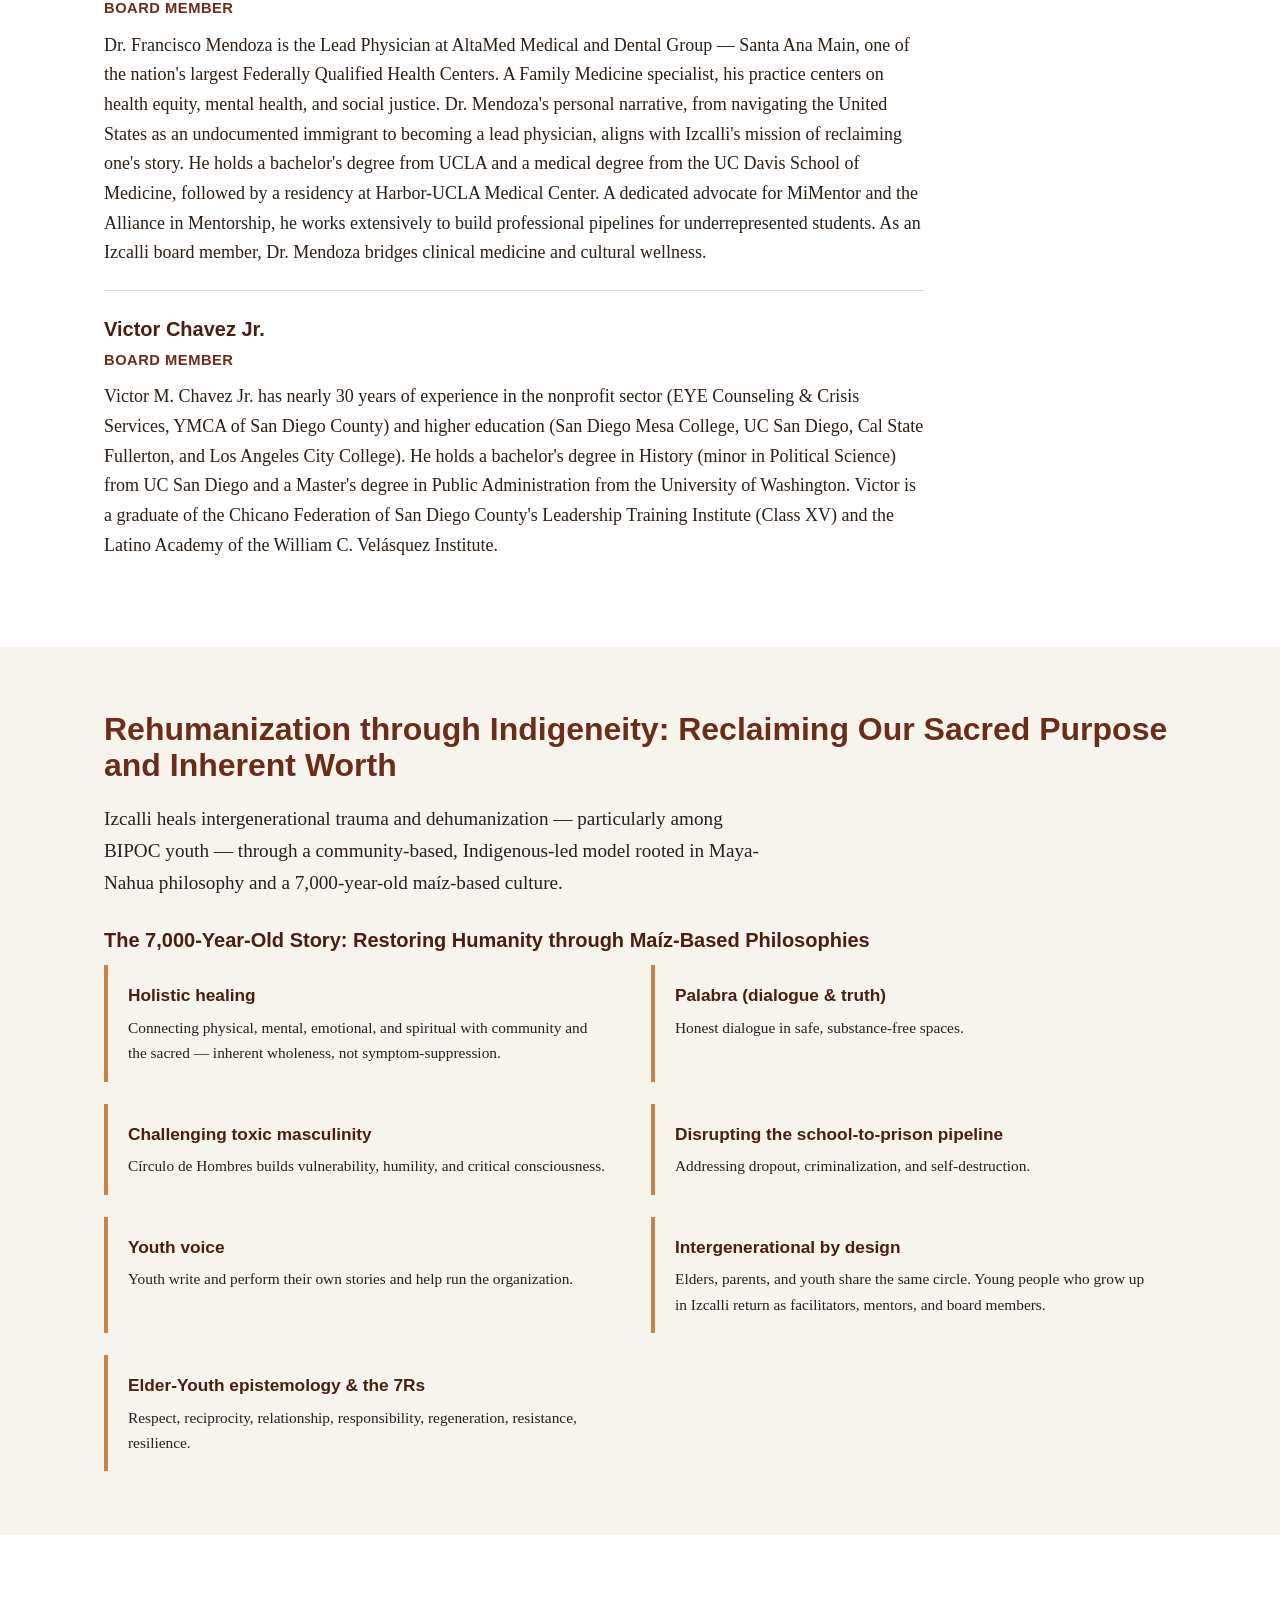
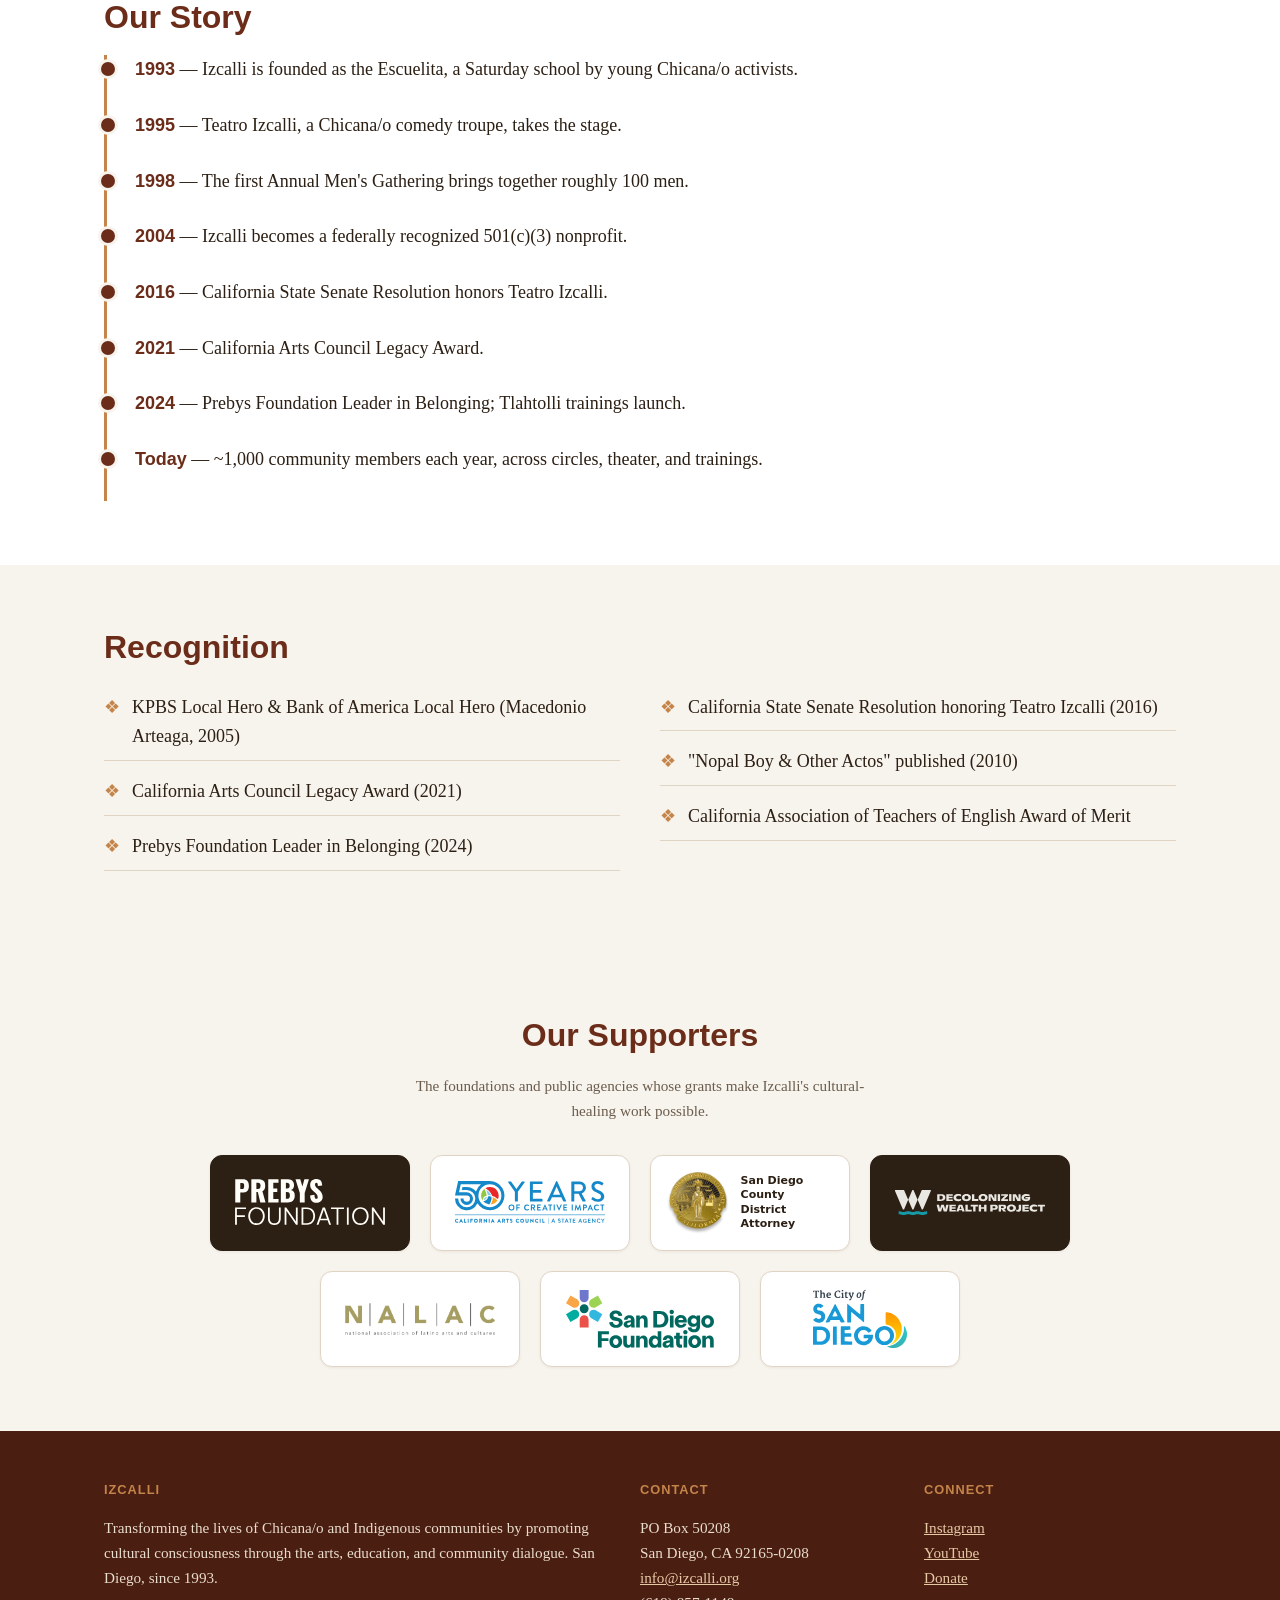
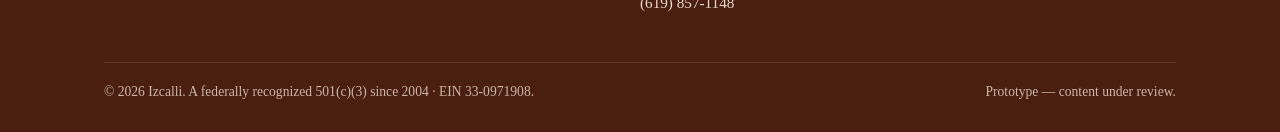
==== commit e4281505: "Funder/supporters wall redesign + all photo assets Rebuild "Our Supporters" as a light card wall: wh" ====
--- a/about.html
+++ b/about.html
@@ -16,8 +16,7 @@
 </div></header>
 
 <section class="pagehead"><div class="wrap">
-  <p class="kicker">About / Our Approach</p>
-  <h1>Knowledge of culture is the foundation of identity.</h1>
+  <h1>Izcalli: A House of Re-awakening for Cultural Consciousness and Collective Healing</h1>
   <p>Founded in 1993 by young Chicana/o activists, Izcalli began as the Escuelita &mdash; a Saturday school. More than 30 years later, that founding conviction remains at the center of everything we do.</p>
 </div></section>
 
@@ -34,7 +33,6 @@
 
 <section class="section alt">
   <div class="wrap">
-    <p class="kicker">Our People</p>
     <h2>Board &amp; Staff</h2>
     <h3 style="margin-top:18px">Executive Leadership</h3>
     <div class="bios">
@@ -82,15 +80,16 @@
 
 <section class="section">
   <div class="wrap">
-    <p class="kicker">Our Approach</p>
-    <h2>An Indigenous-led model of healing</h2>
+    <h2>Rehumanization through Indigeneity: Reclaiming Our Sacred Purpose and Inherent Worth</h2>
     <p class="lead" style="max-width:70ch">Izcalli heals intergenerational trauma and dehumanization &mdash; particularly among BIPOC youth &mdash; through a community-based, Indigenous-led model rooted in Maya-Nahua philosophy and a 7,000-year-old ma&iacute;z-based culture.</p>
+    <h3 style="margin-top:26px">The 7,000-Year-Old Story: Restoring Humanity through Ma&iacute;z-Based Philosophies</h3>
     <div class="pillars">
       <div class="pillar"><h3>Holistic healing</h3><p>Connecting physical, mental, emotional, and spiritual with community and the sacred &mdash; inherent wholeness, not symptom-suppression.</p></div>
       <div class="pillar"><h3>Palabra (dialogue &amp; truth)</h3><p>Honest dialogue in safe, substance-free spaces.</p></div>
       <div class="pillar"><h3>Challenging toxic masculinity</h3><p>C&iacute;rculo de Hombres builds vulnerability, humility, and critical consciousness.</p></div>
       <div class="pillar"><h3>Disrupting the school-to-prison pipeline</h3><p>Addressing dropout, criminalization, and self-destruction.</p></div>
       <div class="pillar"><h3>Youth voice</h3><p>Youth write and perform their own stories and help run the organization.</p></div>
+      <div class="pillar"><h3>Intergenerational by design</h3><p>Elders, parents, and youth share the same circle. Young people who grow up in Izcalli return as facilitators, mentors, and board members.</p></div>
       <div class="pillar"><h3>Elder-Youth epistemology &amp; the 7Rs</h3><p>Respect, reciprocity, relationship, responsibility, regeneration, resistance, resilience.</p></div>
     </div>
   </div>
@@ -126,6 +125,11 @@
   </div>
 </section>
 
+<section class="section funders-section"><div class="wrap center">
+  <h2>Our Supporters</h2>
+  <p class="muted" style="max-width:62ch;margin:0 auto">The foundations and public agencies whose grants make Izcalli's cultural-healing work possible.</p>
+  <div class="funders"><div class="funder-card funder-card--dark"><img src="assets/img/funders/prebys.svg" alt="Prebys Foundation" title="Prebys Foundation"></div><div class="funder-card"><img src="assets/img/funders/california-arts-council.svg" alt="California Arts Council" title="California Arts Council"></div><div class="funder-card funder-card--seal"><img src="assets/img/funders/sd-district-attorney.png" alt="San Diego County District Attorney"><span class="funder-name">San Diego County District Attorney</span></div><div class="funder-card funder-card--dark"><img src="assets/img/funders/decolonizing-wealth.svg" alt="Decolonizing Wealth Project" title="Decolonizing Wealth Project"></div><div class="funder-card"><img src="assets/img/funders/nalac.png" alt="National Association of Latino Arts and Cultures" title="National Association of Latino Arts and Cultures"></div><div class="funder-card"><img src="assets/img/funders/san-diego-foundation.svg" alt="San Diego Foundation" title="San Diego Foundation"></div><div class="funder-card"><img src="assets/img/funders/city-of-san-diego.svg" alt="City of San Diego" title="City of San Diego"></div></div>
+</div></section>
 <footer class="site-footer"><div class="wrap">
   <div class="grid">
     <div>
--- a/assets/style.css
+++ b/assets/style.css
@@ -76,6 +76,8 @@
 .pagehead p{margin:0;opacity:.9;max-width:60ch}
 .kicker{font-family:'Helvetica Neue',Arial,sans-serif;text-transform:uppercase;
   letter-spacing:2px;font-size:.78rem;color:var(--tan);margin:0 0 8px}
+.tagline{color:var(--maroon);font-weight:600;font-style:italic;
+  font-size:1.08rem;margin:-2px 0 14px;max-width:60ch}
 
 /* ---------- Cards ---------- */
 .grid{display:grid;gap:24px}
@@ -88,6 +90,12 @@
 .card .body{padding:20px}
 .card h3{margin-top:0}
 .card p{margin:0;font-size:.98rem}
+a.card{text-decoration:none;color:inherit;transition:box-shadow .15s ease,transform .15s ease}
+a.card:hover{box-shadow:0 8px 22px rgba(74,30,17,.16);transform:translateY(-3px)}
+a.card:hover h3{color:var(--maroon)}
+
+/* anchor jump offset for the sticky header */
+[id]{scroll-margin-top:96px}
 
 .split{display:grid;grid-template-columns:1fr 1fr;gap:48px;align-items:center}
 .split img{border-radius:8px;box-shadow:0 6px 20px rgba(74,30,17,.12)}
@@ -146,8 +154,12 @@
 }
 
 /* ---------- Logo / bios / gallery (added 2026-06-14) ---------- */
-.brand img{height:54px;width:auto;display:block;background:#fff;
-  padding:5px 10px;border-radius:8px}
+.brand img{height:68px;width:auto;display:block;background:#fff;
+  padding:6px 12px;border-radius:8px}
+
+/* homepage: keep the logo prominent but on one compact row with the nav */
+.site-header.home .wrap{padding-top:10px;padding-bottom:10px}
+.site-header.home .brand img{height:92px;padding:8px 18px}
 
 .bios{max-width:820px}
 .bio{padding:22px 0;border-bottom:1px solid var(--line)}
@@ -160,5 +172,59 @@
 .gallery{display:grid;grid-template-columns:repeat(3,1fr);gap:14px;margin-top:26px}
 .gallery figure{margin:0}
 .gallery img{width:100%;height:240px;object-fit:cover;border-radius:8px;display:block}
+/* anchor the crop to the top so heads aren't cut off in tall/portrait photos */
+.gallery img.top{object-position:center top}
+
+/* ---------- Pull quotes (testimonials) ---------- */
+.pullquote{margin:0;padding:24px 30px;border-left:5px solid var(--tan);
+  background:#fff;border-radius:10px;box-shadow:0 6px 18px rgba(74,30,17,.08);
+  font-size:1.08rem;font-style:italic;line-height:1.5;color:var(--ink)}
+.pullquote cite{display:block;margin-top:14px;font-style:normal;font-weight:700;
+  font-size:.9rem;letter-spacing:.3px;color:var(--maroon);
+  font-family:'Helvetica Neue',Arial,sans-serif}
+.pullquote.feature{text-align:center;border-left:none;border-top:5px solid var(--tan);
+  font-size:1.3rem;max-width:880px;margin:0 auto;padding:34px 40px}
+.quote-pair{display:grid;grid-template-columns:1fr 1fr;gap:22px;margin-top:26px}
+@media(max-width:760px){.quote-pair{grid-template-columns:1fr}
+  .pullquote.feature{font-size:1.12rem;padding:26px 22px}}
 .gallery figcaption{font-size:.85rem;color:var(--muted,#7a5a32);margin-top:6px}
 @media(max-width:760px){.gallery{grid-template-columns:1fr}}
+
+/* full-width uncropped mural photo (panorama) */
+.mural-pano{margin:26px 0 0}
+.mural-pano img{width:100%;height:auto;display:block;border-radius:10px}
+.mural-pano figcaption{font-size:.85rem;color:var(--muted,#7a5a32);margin-top:6px}
+
+/* program photo strip: a row of real moments under a program description */
+.photo-strip{display:grid;grid-template-columns:repeat(auto-fit,minmax(170px,1fr));gap:12px;margin-top:24px}
+.photo-strip img{width:100%;height:160px;object-fit:cover;border-radius:8px;display:block;
+  box-shadow:0 4px 14px rgba(74,30,17,.12)}
+@media(max-width:760px){.photo-strip{grid-template-columns:repeat(2,1fr)}}
+/* "natural" strip: horizontal photos shown uncropped (no head cut-off) */
+.photo-strip.natural{grid-template-columns:repeat(2,1fr);align-items:start}
+.photo-strip.natural img{height:auto;object-fit:contain}
+@media(max-width:760px){.photo-strip.natural{grid-template-columns:1fr}}
+
+/* community life: grouped photo clusters */
+.community .cluster{margin-top:30px}
+.community .cluster h3{margin:0 0 4px}
+.community .cluster p.muted{margin:0 0 14px;max-width:72ch}
+
+/* funders / supporters wall (light section, per-logo cards) */
+.funders-section{background:var(--cream)}
+.funders{display:flex;flex-wrap:wrap;align-items:stretch;justify-content:center;
+  gap:20px;margin-top:32px}
+.funder-card{display:flex;align-items:center;justify-content:center;
+  background:#fff;border:1px solid var(--line);border-radius:12px;
+  box-shadow:0 1px 3px rgba(44,31,20,.06);
+  width:200px;height:96px;padding:18px 24px}
+.funder-card--dark{background:var(--ink);border-color:var(--ink)}
+.funder-card img{max-height:100%;max-width:100%;width:auto;object-fit:contain;display:block}
+/* seal-only funder (e.g. SD DA): seal + readable name caption */
+.funder-card--seal{justify-content:flex-start;gap:12px;padding:12px 16px}
+.funder-card--seal img{height:62px;max-height:none;flex:none}
+.funder-card--seal .funder-name{font:600 11px/1.3 var(--sans,system-ui,sans-serif);
+  color:var(--ink);text-align:left}
+@media(max-width:760px){.funders{gap:14px}.funder-card{width:148px;height:78px;padding:14px 18px}
+  .funder-card--seal{padding:10px 12px;gap:9px}.funder-card--seal img{height:48px}
+  .funder-card--seal .funder-name{font-size:10px}}
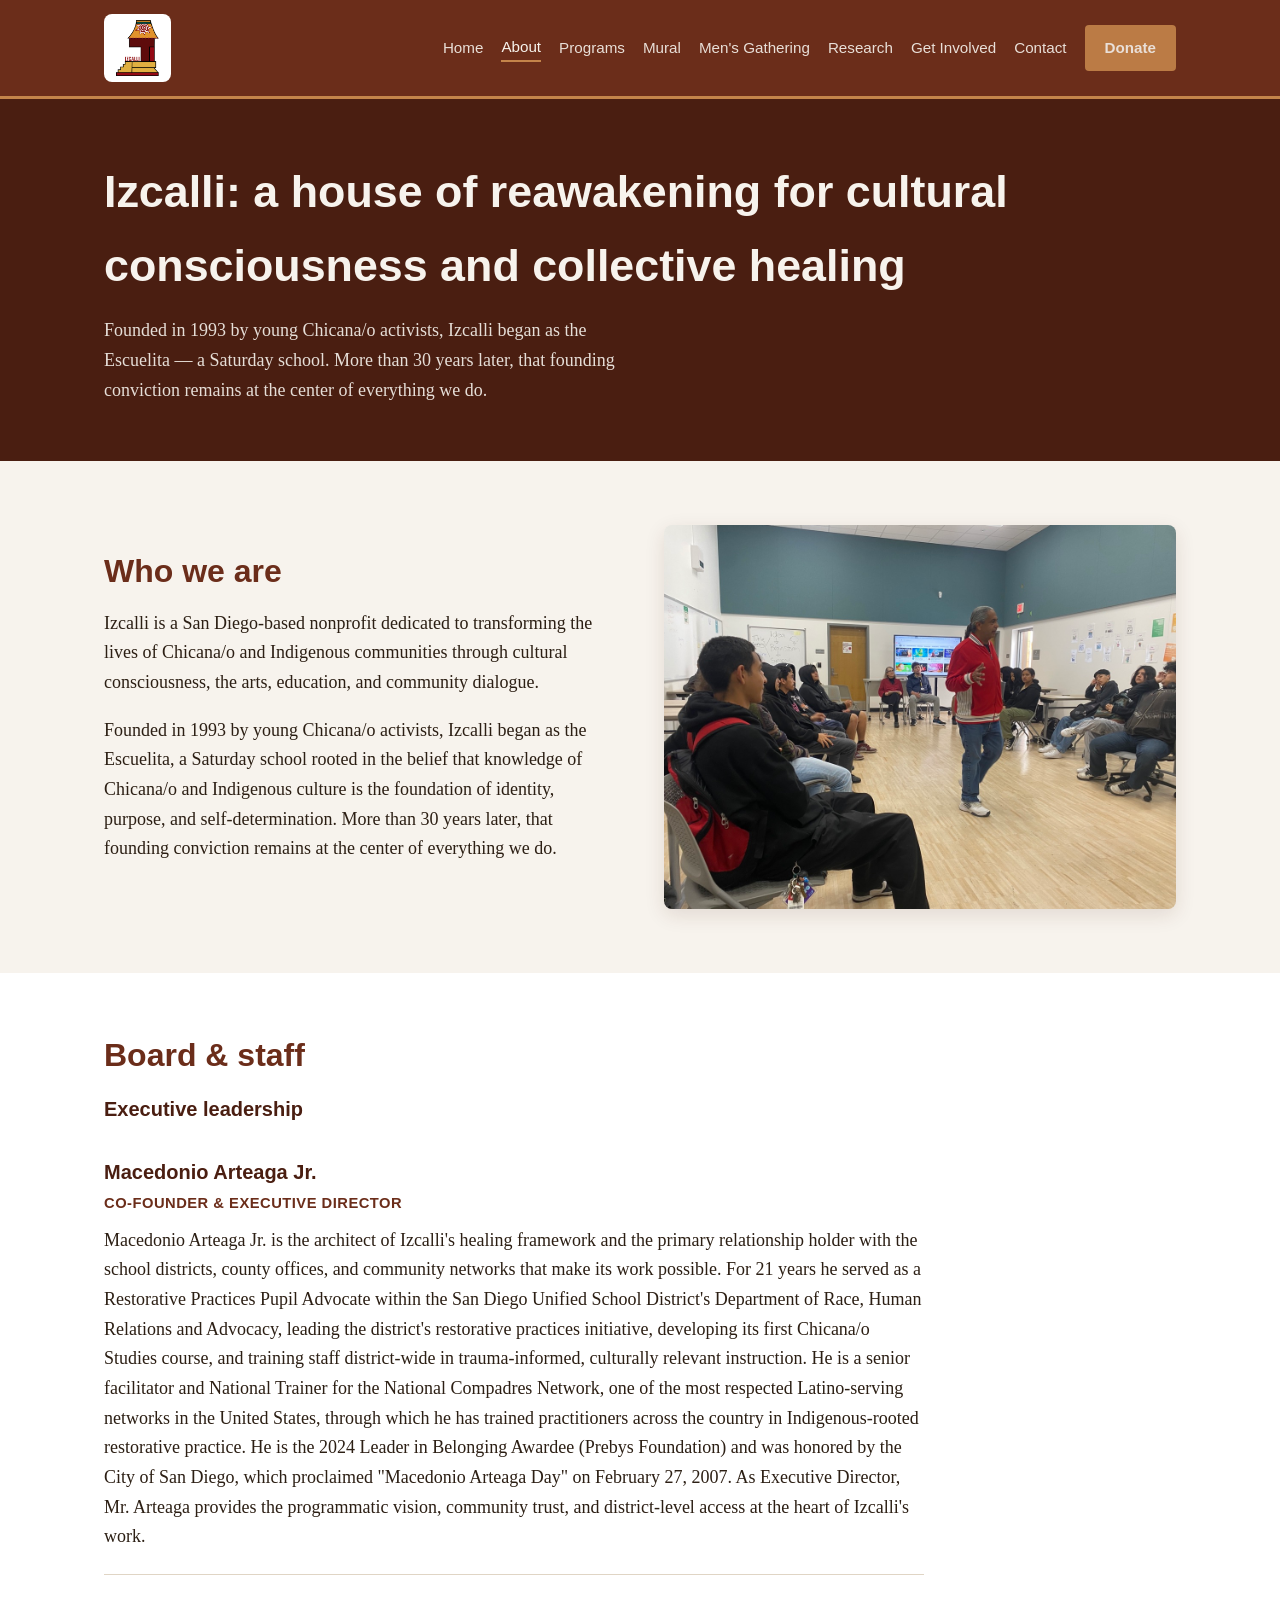
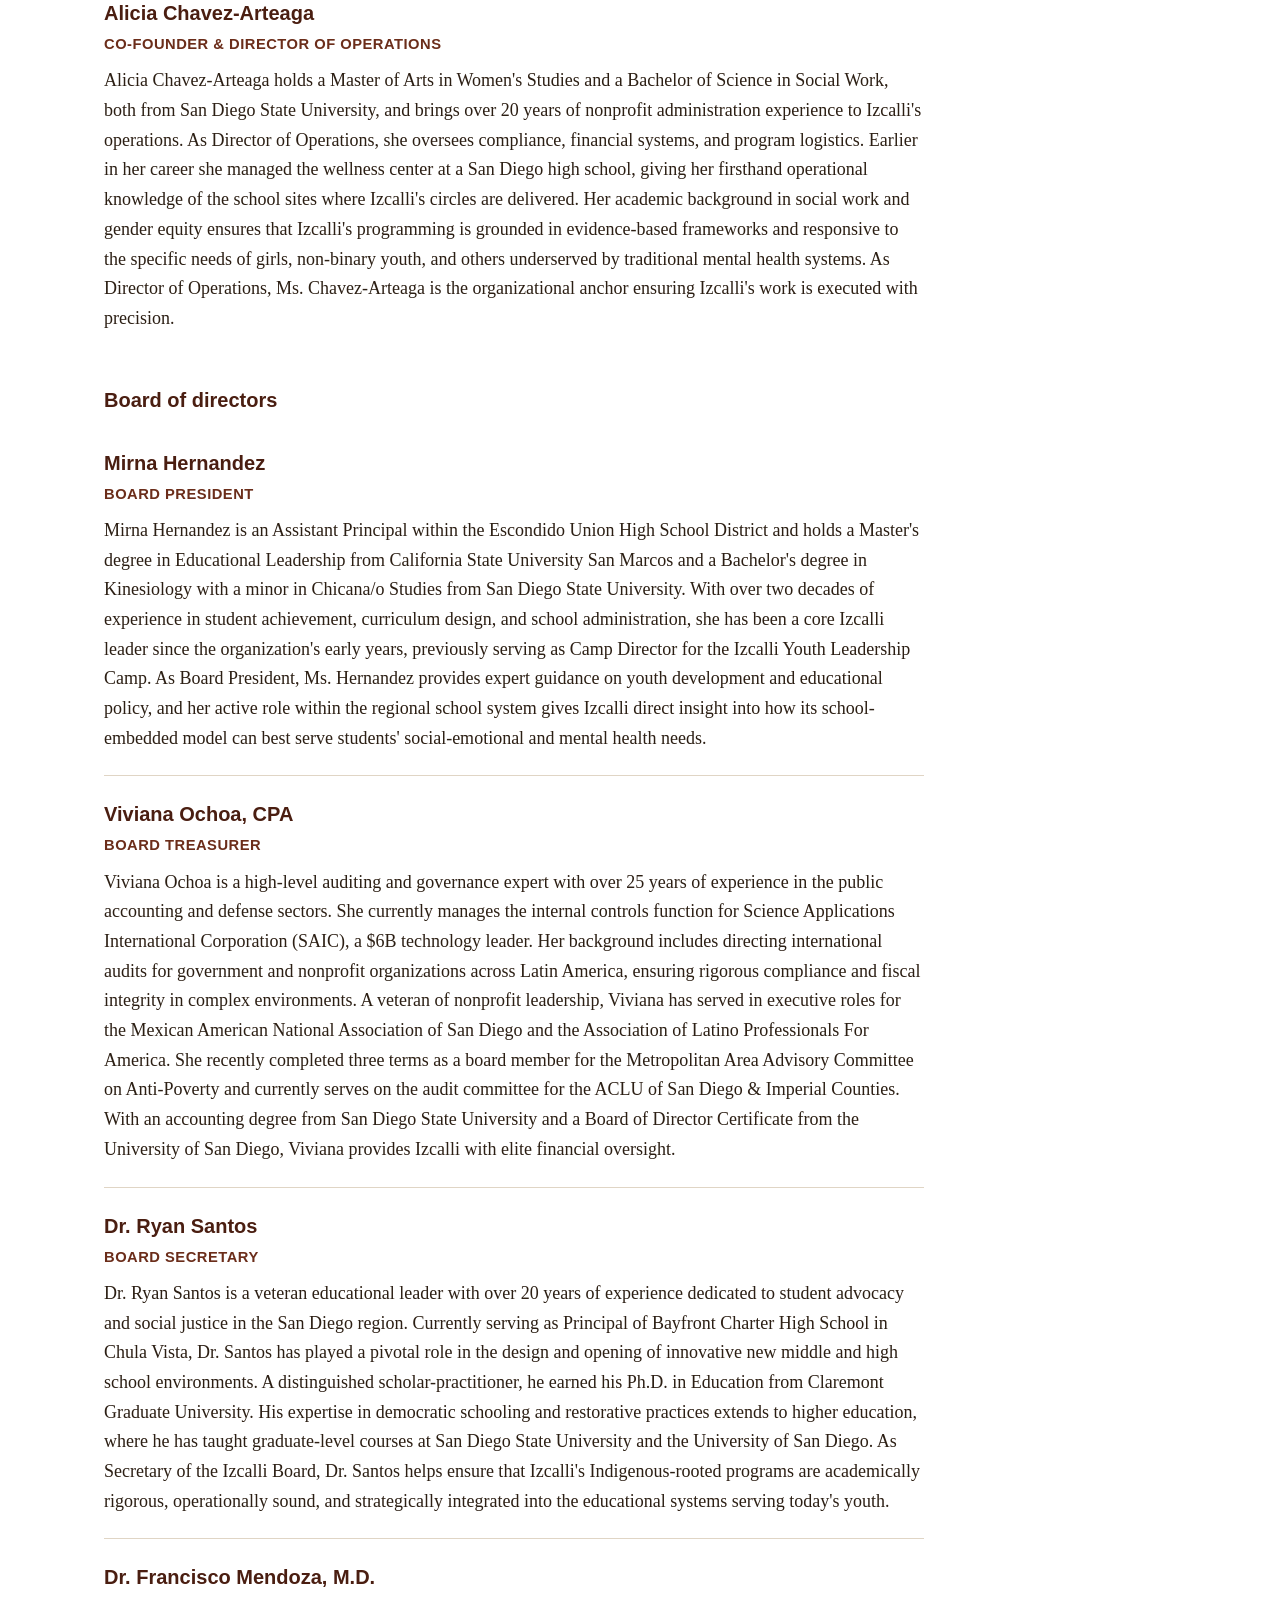
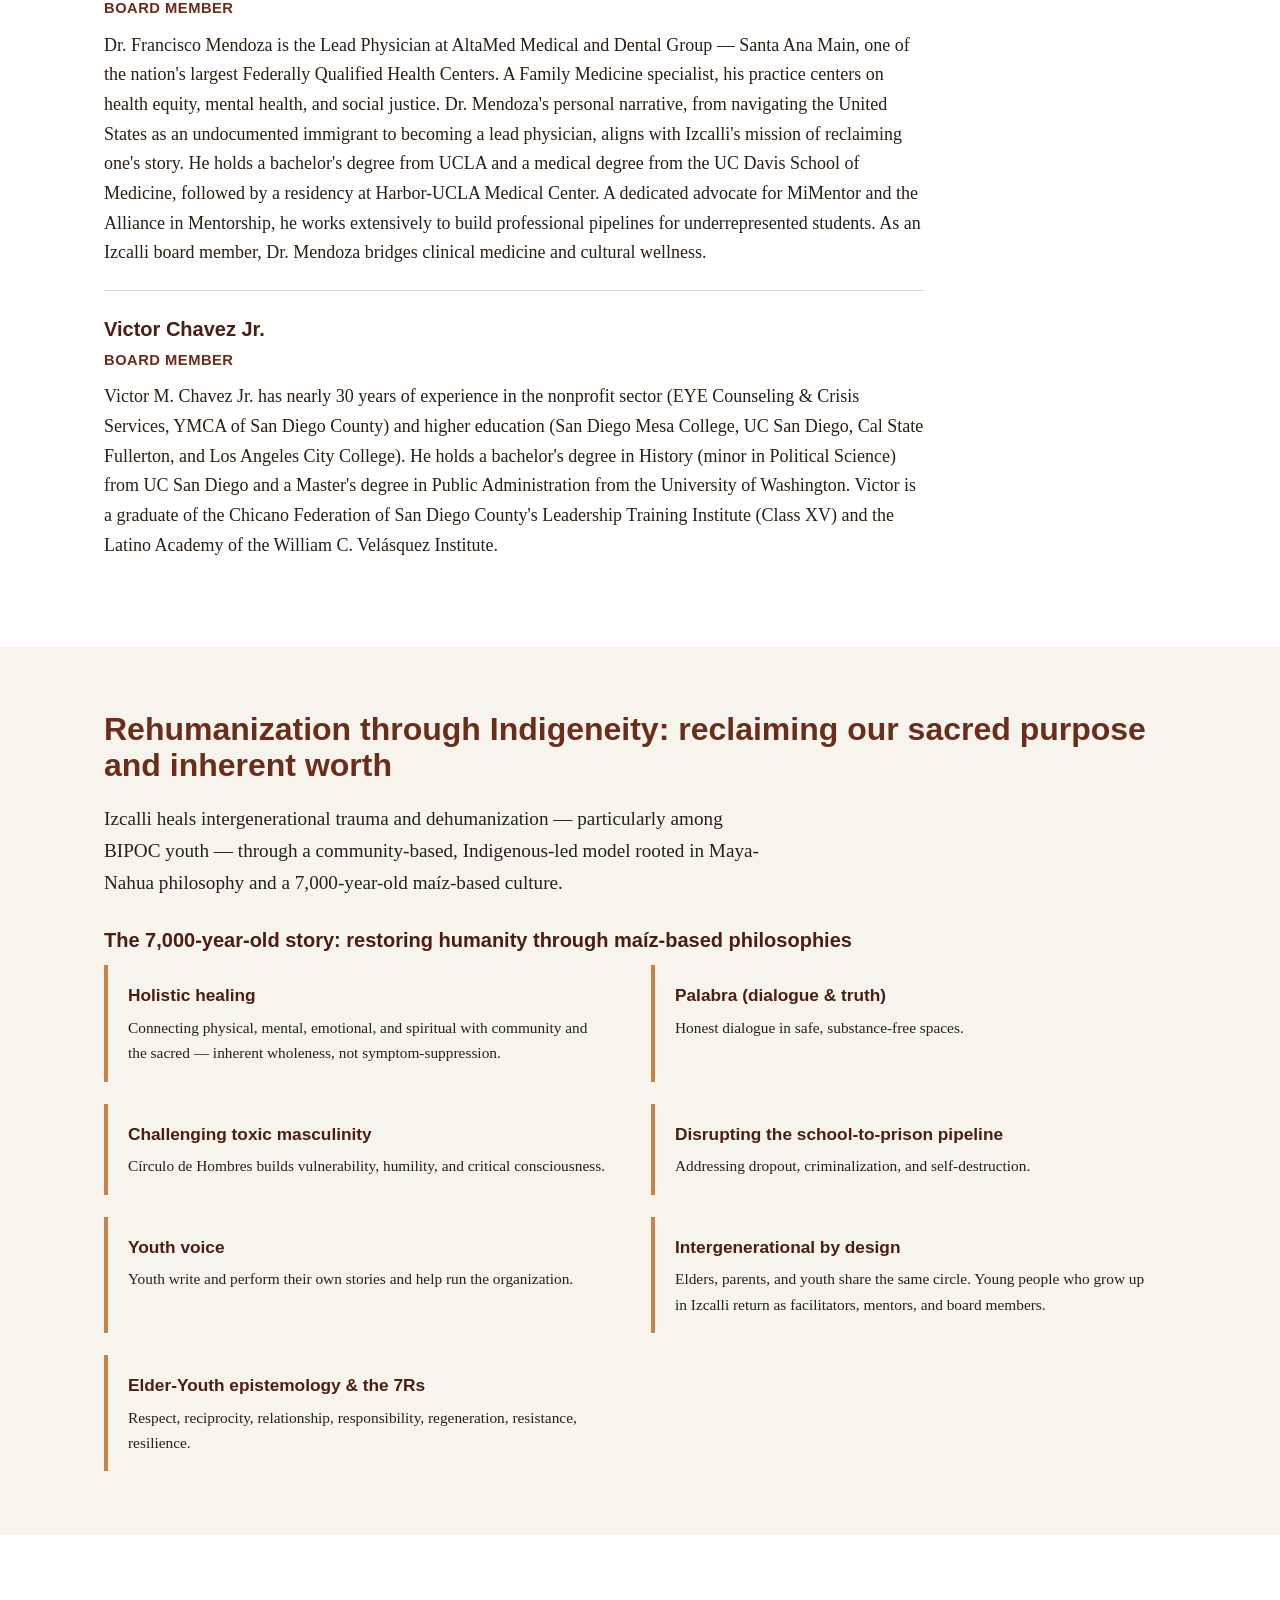
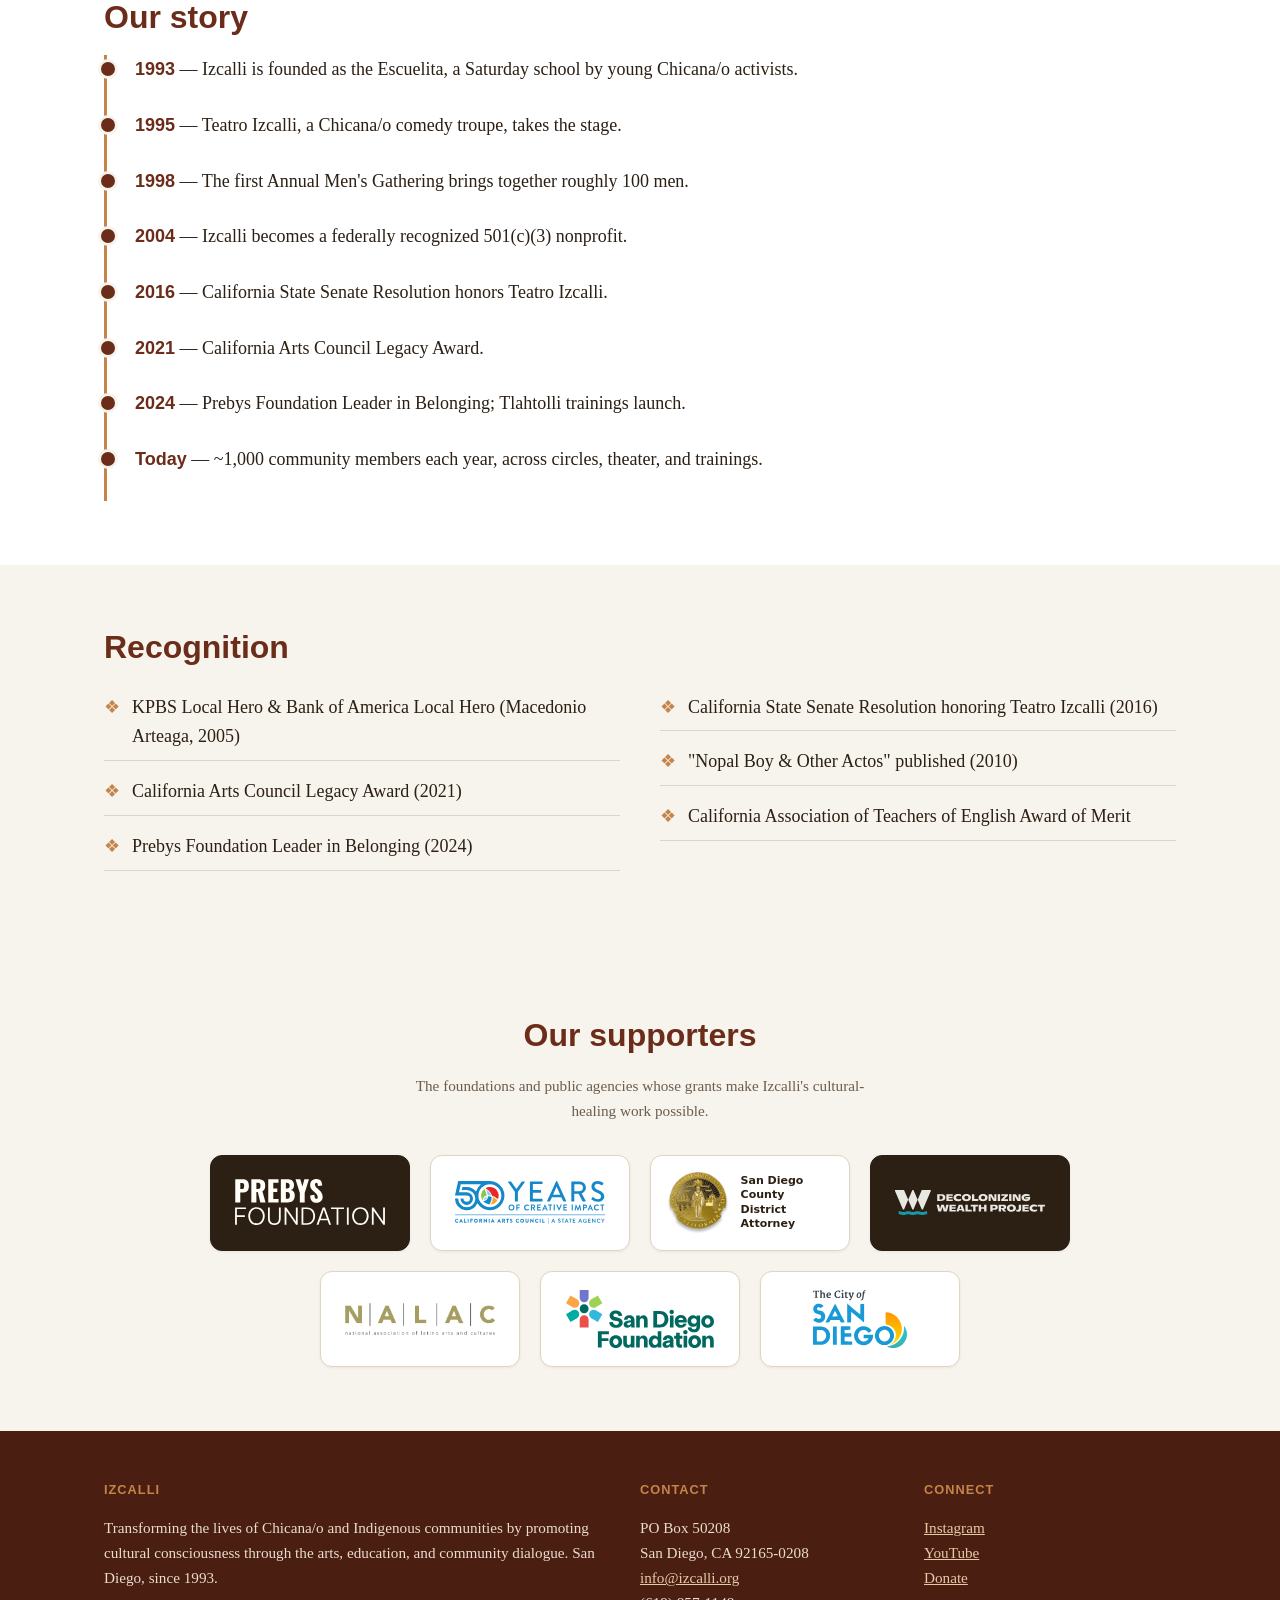
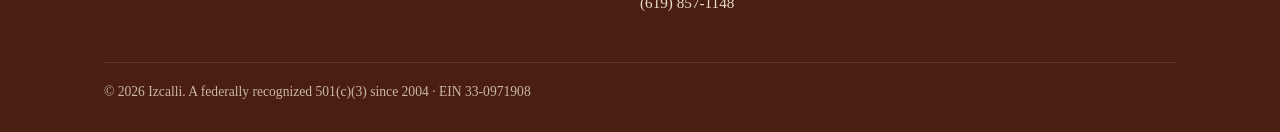
==== commit 388dda61: "Copy edits: remove prototype banner, EIN period, Re-awakening hyphen; sentence-case headings; mural " ====
--- a/about.html
+++ b/about.html
@@ -16,7 +16,7 @@
 </div></header>
 
 <section class="pagehead"><div class="wrap">
-  <h1>Izcalli: A House of Re-awakening for Cultural Consciousness and Collective Healing</h1>
+  <h1>Izcalli: a house of reawakening for cultural consciousness and collective healing</h1>
   <p>Founded in 1993 by young Chicana/o activists, Izcalli began as the Escuelita &mdash; a Saturday school. More than 30 years later, that founding conviction remains at the center of everything we do.</p>
 </div></section>
 
@@ -33,8 +33,8 @@
 
 <section class="section alt">
   <div class="wrap">
-    <h2>Board &amp; Staff</h2>
-    <h3 style="margin-top:18px">Executive Leadership</h3>
+    <h2>Board &amp; staff</h2>
+    <h3 style="margin-top:18px">Executive leadership</h3>
     <div class="bios">
       <div class="bio">
         <h3>Macedonio Arteaga Jr.</h3>
@@ -47,7 +47,7 @@
         <p>Alicia Chavez-Arteaga holds a Master of Arts in Women's Studies and a Bachelor of Science in Social Work, both from San Diego State University, and brings over 20 years of nonprofit administration experience to Izcalli's operations. As Director of Operations, she oversees compliance, financial systems, and program logistics. Earlier in her career she managed the wellness center at a San Diego high school, giving her firsthand operational knowledge of the school sites where Izcalli's circles are delivered. Her academic background in social work and gender equity ensures that Izcalli's programming is grounded in evidence-based frameworks and responsive to the specific needs of girls, non-binary youth, and others underserved by traditional mental health systems. As Director of Operations, Ms. Chavez-Arteaga is the organizational anchor ensuring Izcalli's work is executed with precision.</p>
       </div>
     </div>
-    <h3 style="margin-top:28px">Board of Directors</h3>
+    <h3 style="margin-top:28px">Board of directors</h3>
     <div class="bios">
       <div class="bio">
         <h3>Mirna Hernandez</h3>
@@ -80,9 +80,9 @@
 
 <section class="section">
   <div class="wrap">
-    <h2>Rehumanization through Indigeneity: Reclaiming Our Sacred Purpose and Inherent Worth</h2>
+    <h2>Rehumanization through Indigeneity: reclaiming our sacred purpose and inherent worth</h2>
     <p class="lead" style="max-width:70ch">Izcalli heals intergenerational trauma and dehumanization &mdash; particularly among BIPOC youth &mdash; through a community-based, Indigenous-led model rooted in Maya-Nahua philosophy and a 7,000-year-old ma&iacute;z-based culture.</p>
-    <h3 style="margin-top:26px">The 7,000-Year-Old Story: Restoring Humanity through Ma&iacute;z-Based Philosophies</h3>
+    <h3 style="margin-top:26px">The 7,000-year-old story: restoring humanity through ma&iacute;z-based philosophies</h3>
     <div class="pillars">
       <div class="pillar"><h3>Holistic healing</h3><p>Connecting physical, mental, emotional, and spiritual with community and the sacred &mdash; inherent wholeness, not symptom-suppression.</p></div>
       <div class="pillar"><h3>Palabra (dialogue &amp; truth)</h3><p>Honest dialogue in safe, substance-free spaces.</p></div>
@@ -97,7 +97,7 @@
 
 <section class="section alt">
   <div class="wrap">
-    <h2>Our Story</h2>
+    <h2>Our story</h2>
     <ul class="timeline">
       <li><span class="yr">1993</span> &mdash; Izcalli is founded as the Escuelita, a Saturday school by young Chicana/o activists.</li>
       <li><span class="yr">1995</span> &mdash; Teatro Izcalli, a Chicana/o comedy troupe, takes the stage.</li>
@@ -126,7 +126,7 @@
 </section>
 
 <section class="section funders-section"><div class="wrap center">
-  <h2>Our Supporters</h2>
+  <h2>Our supporters</h2>
   <p class="muted" style="max-width:62ch;margin:0 auto">The foundations and public agencies whose grants make Izcalli's cultural-healing work possible.</p>
   <div class="funders"><div class="funder-card funder-card--dark"><img src="assets/img/funders/prebys.svg" alt="Prebys Foundation" title="Prebys Foundation"></div><div class="funder-card"><img src="assets/img/funders/california-arts-council.svg" alt="California Arts Council" title="California Arts Council"></div><div class="funder-card funder-card--seal"><img src="assets/img/funders/sd-district-attorney.png" alt="San Diego County District Attorney"><span class="funder-name">San Diego County District Attorney</span></div><div class="funder-card funder-card--dark"><img src="assets/img/funders/decolonizing-wealth.svg" alt="Decolonizing Wealth Project" title="Decolonizing Wealth Project"></div><div class="funder-card"><img src="assets/img/funders/nalac.png" alt="National Association of Latino Arts and Cultures" title="National Association of Latino Arts and Cultures"></div><div class="funder-card"><img src="assets/img/funders/san-diego-foundation.svg" alt="San Diego Foundation" title="San Diego Foundation"></div><div class="funder-card"><img src="assets/img/funders/city-of-san-diego.svg" alt="City of San Diego" title="City of San Diego"></div></div>
 </div></section>
@@ -149,8 +149,7 @@
     </div>
   </div>
   <div class="bottom">
-    <span>&copy; 2026 Izcalli. A federally recognized 501(c)(3) since 2004 &middot; EIN 33-0971908.</span>
-    <span>Prototype &mdash; content under review.</span>
+    <span>&copy; 2026 Izcalli. A federally recognized 501(c)(3) since 2004 &middot; EIN 33-0971908</span>
   </div>
 </div></footer>
 </body>
